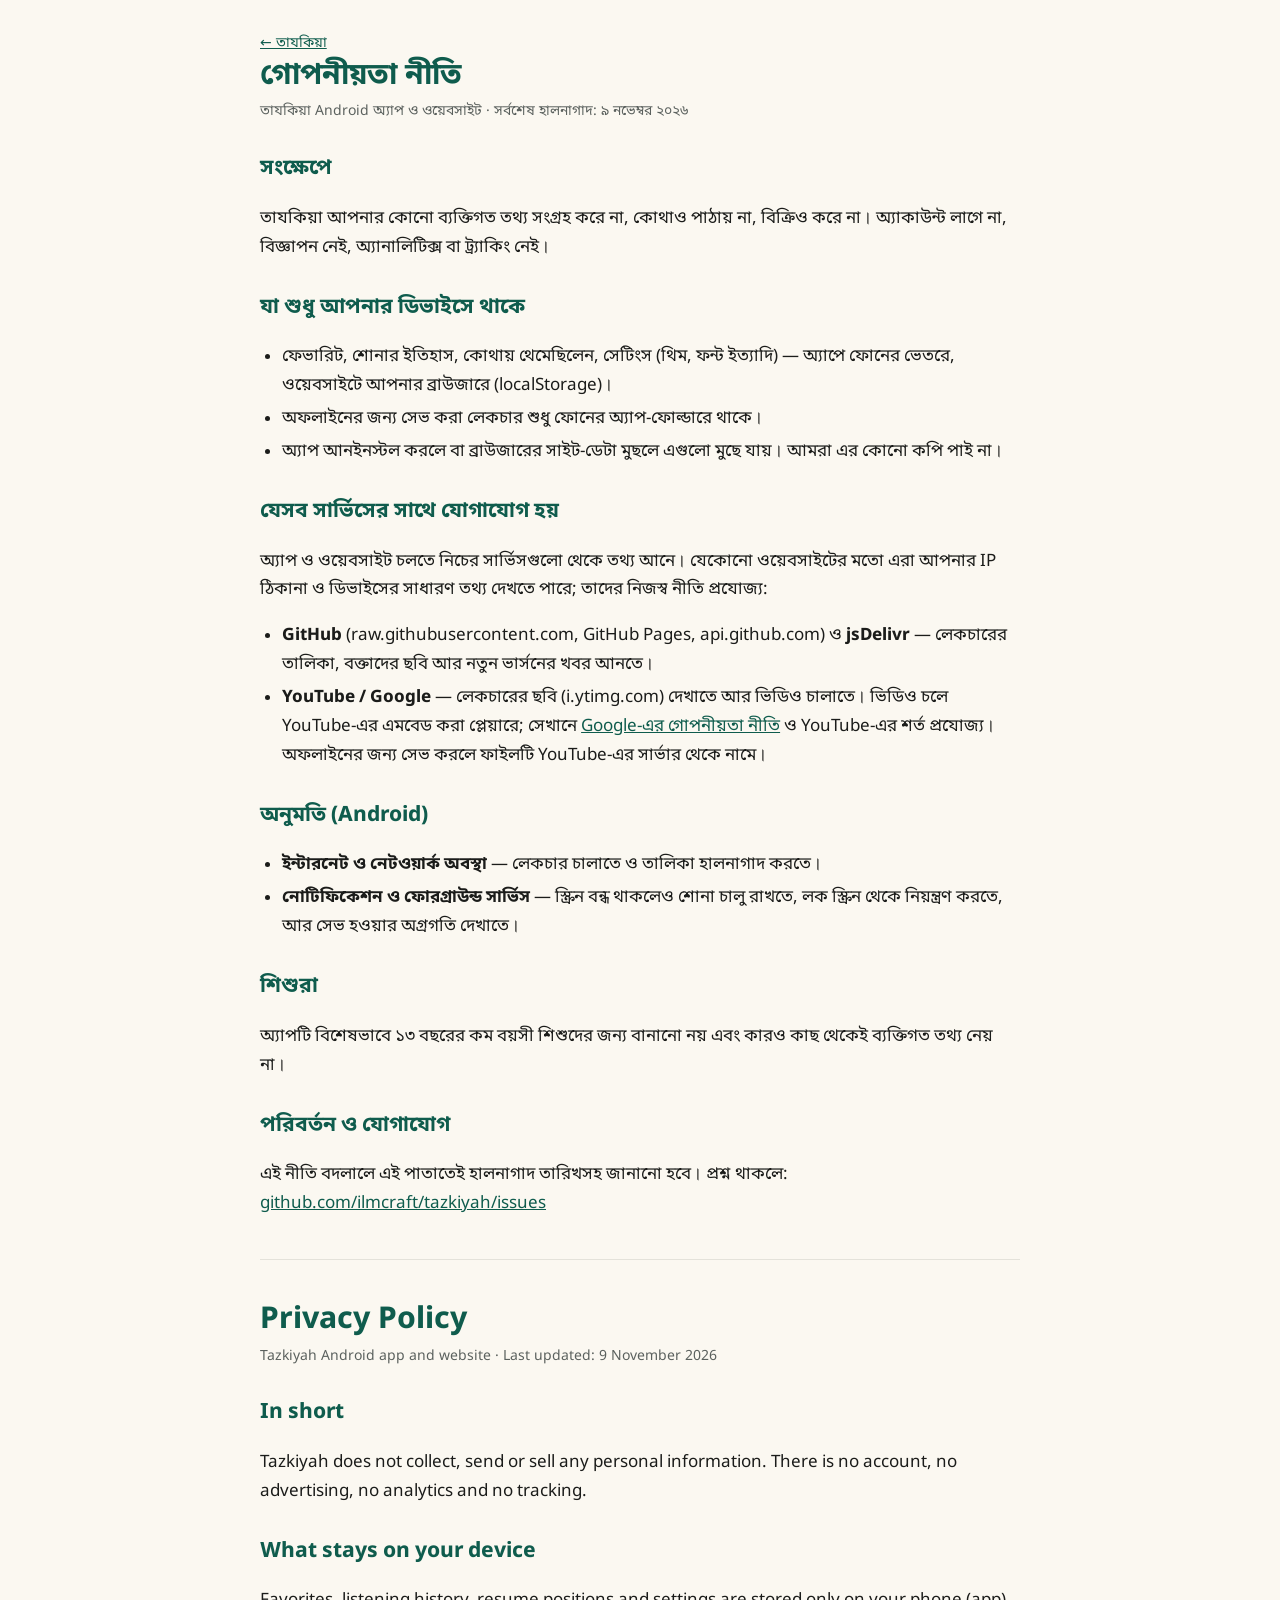
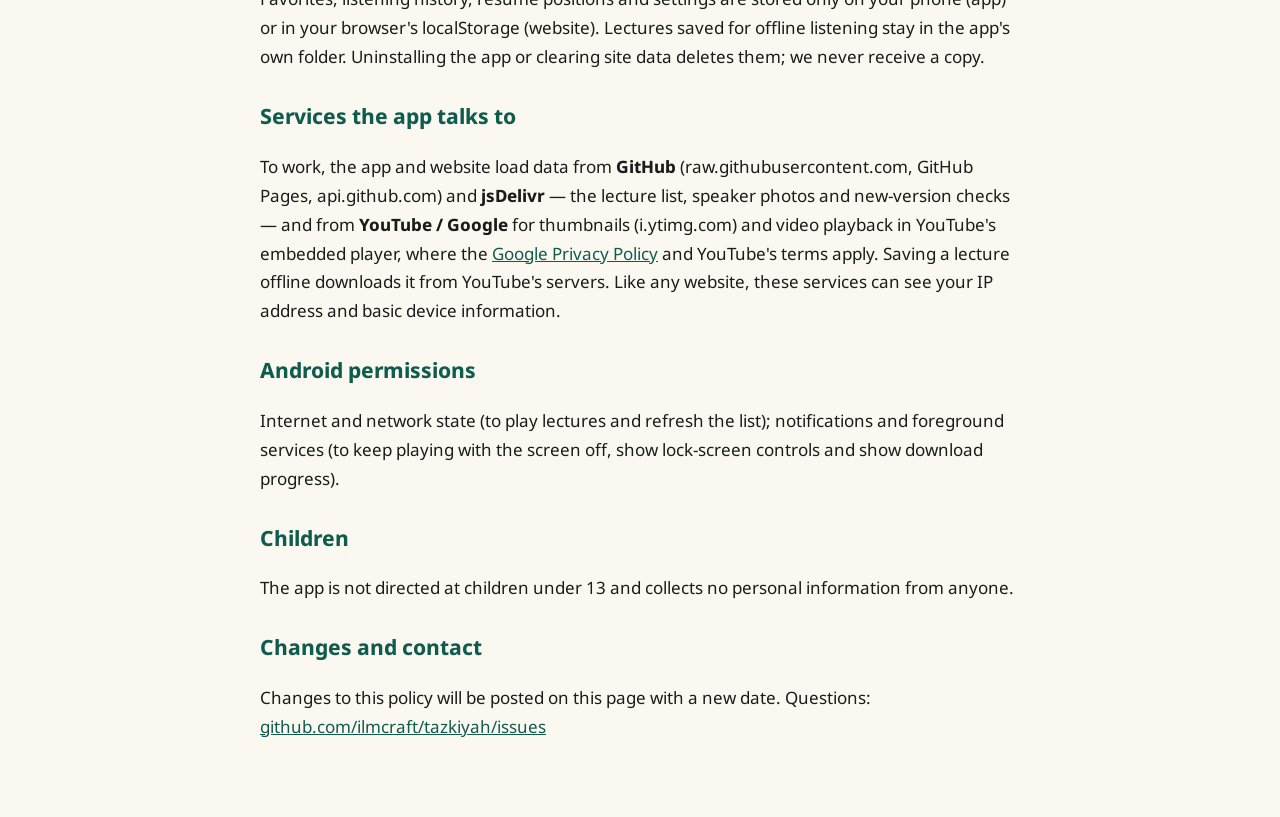
==== docs/privacy.html @ 7fcc9147 "Play Store listing, graphics and a privacy policy page - docs/privacy.html: Bengali + English privac" ====
<!doctype html>
<html lang="bn">
<head>
  <meta charset="utf-8">
  <meta name="viewport" content="width=device-width, initial-scale=1">
  <title>গোপনীয়তা নীতি — তাযকিয়া</title>
  <meta name="description" content="তাযকিয়া অ্যাপ ও ওয়েবসাইটের গোপনীয়তা নীতি (Privacy Policy)।">
  <link rel="icon" href="assets/icon.svg" type="image/svg+xml">
  <style>
    @font-face { font-family: "Noto Sans Bengali"; src: url("assets/NotoSansBengali.ttf") format("truetype"); font-weight: 100 900; font-display: swap; }
    :root { --bg: #FBF8F1; --text: #1B1C1A; --muted: #5B615E; --primary: #0F5C4D; --line: #E4E2DA; }
    @media (prefers-color-scheme: dark) { :root { --bg: #111412; --text: #E7E9E6; --muted: #A9B0AC; --primary: #7FD3BE; --line: #2C3330; } }
    body { margin: 0; background: var(--bg); color: var(--text); font: 17px/1.7 "Noto Sans Bengali", system-ui, sans-serif; }
    main { max-width: 760px; margin: 0 auto; padding: 32px 16px 56px; }
    h1 { color: var(--primary); font-size: 30px; line-height: 1.35; margin: 0 0 4px; }
    h2 { color: var(--primary); font-size: 21px; margin: 28px 0 8px; }
    .meta { color: var(--muted); font-size: 14px; margin: 0; }
    hr { border: 0; border-top: 1px solid var(--line); margin: 40px 0; }
    a { color: var(--primary); }
    ul { padding-left: 1.3em; }
    li { margin: 4px 0; }
  </style>
</head>
<body>
<main>
  <p class="meta"><a href="./">← তাযকিয়া</a></p>
  <h1>গোপনীয়তা নীতি</h1>
  <p class="meta">তাযকিয়া Android অ্যাপ ও ওয়েবসাইট · সর্বশেষ হালনাগাদ: ৯ নভেম্বর ২০২৬</p>

  <h2>সংক্ষেপে</h2>
  <p>তাযকিয়া আপনার কোনো ব্যক্তিগত তথ্য সংগ্রহ করে না, কোথাও পাঠায় না, বিক্রিও করে না। অ্যাকাউন্ট লাগে না, বিজ্ঞাপন নেই, অ্যানালিটিক্স বা ট্র্যাকিং নেই।</p>

  <h2>যা শুধু আপনার ডিভাইসে থাকে</h2>
  <ul>
    <li>ফেভারিট, শোনার ইতিহাস, কোথায় থেমেছিলেন, সেটিংস (থিম, ফন্ট ইত্যাদি) — অ্যাপে ফোনের ভেতরে, ওয়েবসাইটে আপনার ব্রাউজারে (localStorage)।</li>
    <li>অফলাইনের জন্য সেভ করা লেকচার শুধু ফোনের অ্যাপ-ফোল্ডারে থাকে।</li>
    <li>অ্যাপ আনইনস্টল করলে বা ব্রাউজারের সাইট-ডেটা মুছলে এগুলো মুছে যায়। আমরা এর কোনো কপি পাই না।</li>
  </ul>

  <h2>যেসব সার্ভিসের সাথে যোগাযোগ হয়</h2>
  <p>অ্যাপ ও ওয়েবসাইট চলতে নিচের সার্ভিসগুলো থেকে তথ্য আনে। যেকোনো ওয়েবসাইটের মতো এরা আপনার IP ঠিকানা ও ডিভাইসের সাধারণ তথ্য দেখতে পারে; তাদের নিজস্ব নীতি প্রযোজ্য:</p>
  <ul>
    <li><b>GitHub</b> (raw.githubusercontent.com, GitHub Pages, api.github.com) ও <b>jsDelivr</b> — লেকচারের তালিকা, বক্তাদের ছবি আর নতুন ভার্সনের খবর আনতে।</li>
    <li><b>YouTube / Google</b> — লেকচারের ছবি (i.ytimg.com) দেখাতে আর ভিডিও চালাতে। ভিডিও চলে YouTube-এর এমবেড করা প্লেয়ারে; সেখানে <a href="https://policies.google.com/privacy">Google-এর গোপনীয়তা নীতি</a> ও YouTube-এর শর্ত প্রযোজ্য। অফলাইনের জন্য সেভ করলে ফাইলটি YouTube-এর সার্ভার থেকে নামে।</li>
  </ul>

  <h2>অনুমতি (Android)</h2>
  <ul>
    <li><b>ইন্টারনেট ও নেটওয়ার্ক অবস্থা</b> — লেকচার চালাতে ও তালিকা হালনাগাদ করতে।</li>
    <li><b>নোটিফিকেশন ও ফোরগ্রাউন্ড সার্ভিস</b> — স্ক্রিন বন্ধ থাকলেও শোনা চালু রাখতে, লক স্ক্রিন থেকে নিয়ন্ত্রণ করতে, আর সেভ হওয়ার অগ্রগতি দেখাতে।</li>
  </ul>

  <h2>শিশুরা</h2>
  <p>অ্যাপটি বিশেষভাবে ১৩ বছরের কম বয়সী শিশুদের জন্য বানানো নয় এবং কারও কাছ থেকেই ব্যক্তিগত তথ্য নেয় না।</p>

  <h2>পরিবর্তন ও যোগাযোগ</h2>
  <p>এই নীতি বদলালে এই পাতাতেই হালনাগাদ তারিখসহ জানানো হবে। প্রশ্ন থাকলে: <a href="https://github.com/ilmcraft/tazkiyah/issues">github.com/ilmcraft/tazkiyah/issues</a></p>

  <hr>

  <h1 lang="en">Privacy Policy</h1>
  <p class="meta" lang="en">Tazkiyah Android app and website · Last updated: 9 November 2026</p>
  <div lang="en">
    <h2>In short</h2>
    <p>Tazkiyah does not collect, send or sell any personal information. There is no account, no advertising, no analytics and no tracking.</p>
    <h2>What stays on your device</h2>
    <p>Favorites, listening history, resume positions and settings are stored only on your phone (app) or in your browser's localStorage (website). Lectures saved for offline listening stay in the app's own folder. Uninstalling the app or clearing site data deletes them; we never receive a copy.</p>
    <h2>Services the app talks to</h2>
    <p>To work, the app and website load data from <b>GitHub</b> (raw.githubusercontent.com, GitHub Pages, api.github.com) and <b>jsDelivr</b> — the lecture list, speaker photos and new-version checks — and from <b>YouTube / Google</b> for thumbnails (i.ytimg.com) and video playback in YouTube's embedded player, where the <a href="https://policies.google.com/privacy">Google Privacy Policy</a> and YouTube's terms apply. Saving a lecture offline downloads it from YouTube's servers. Like any website, these services can see your IP address and basic device information.</p>
    <h2>Android permissions</h2>
    <p>Internet and network state (to play lectures and refresh the list); notifications and foreground services (to keep playing with the screen off, show lock-screen controls and show download progress).</p>
    <h2>Children</h2>
    <p>The app is not directed at children under 13 and collects no personal information from anyone.</p>
    <h2>Changes and contact</h2>
    <p>Changes to this policy will be posted on this page with a new date. Questions: <a href="https://github.com/ilmcraft/tazkiyah/issues">github.com/ilmcraft/tazkiyah/issues</a></p>
  </div>
</main>
</body>
</html>
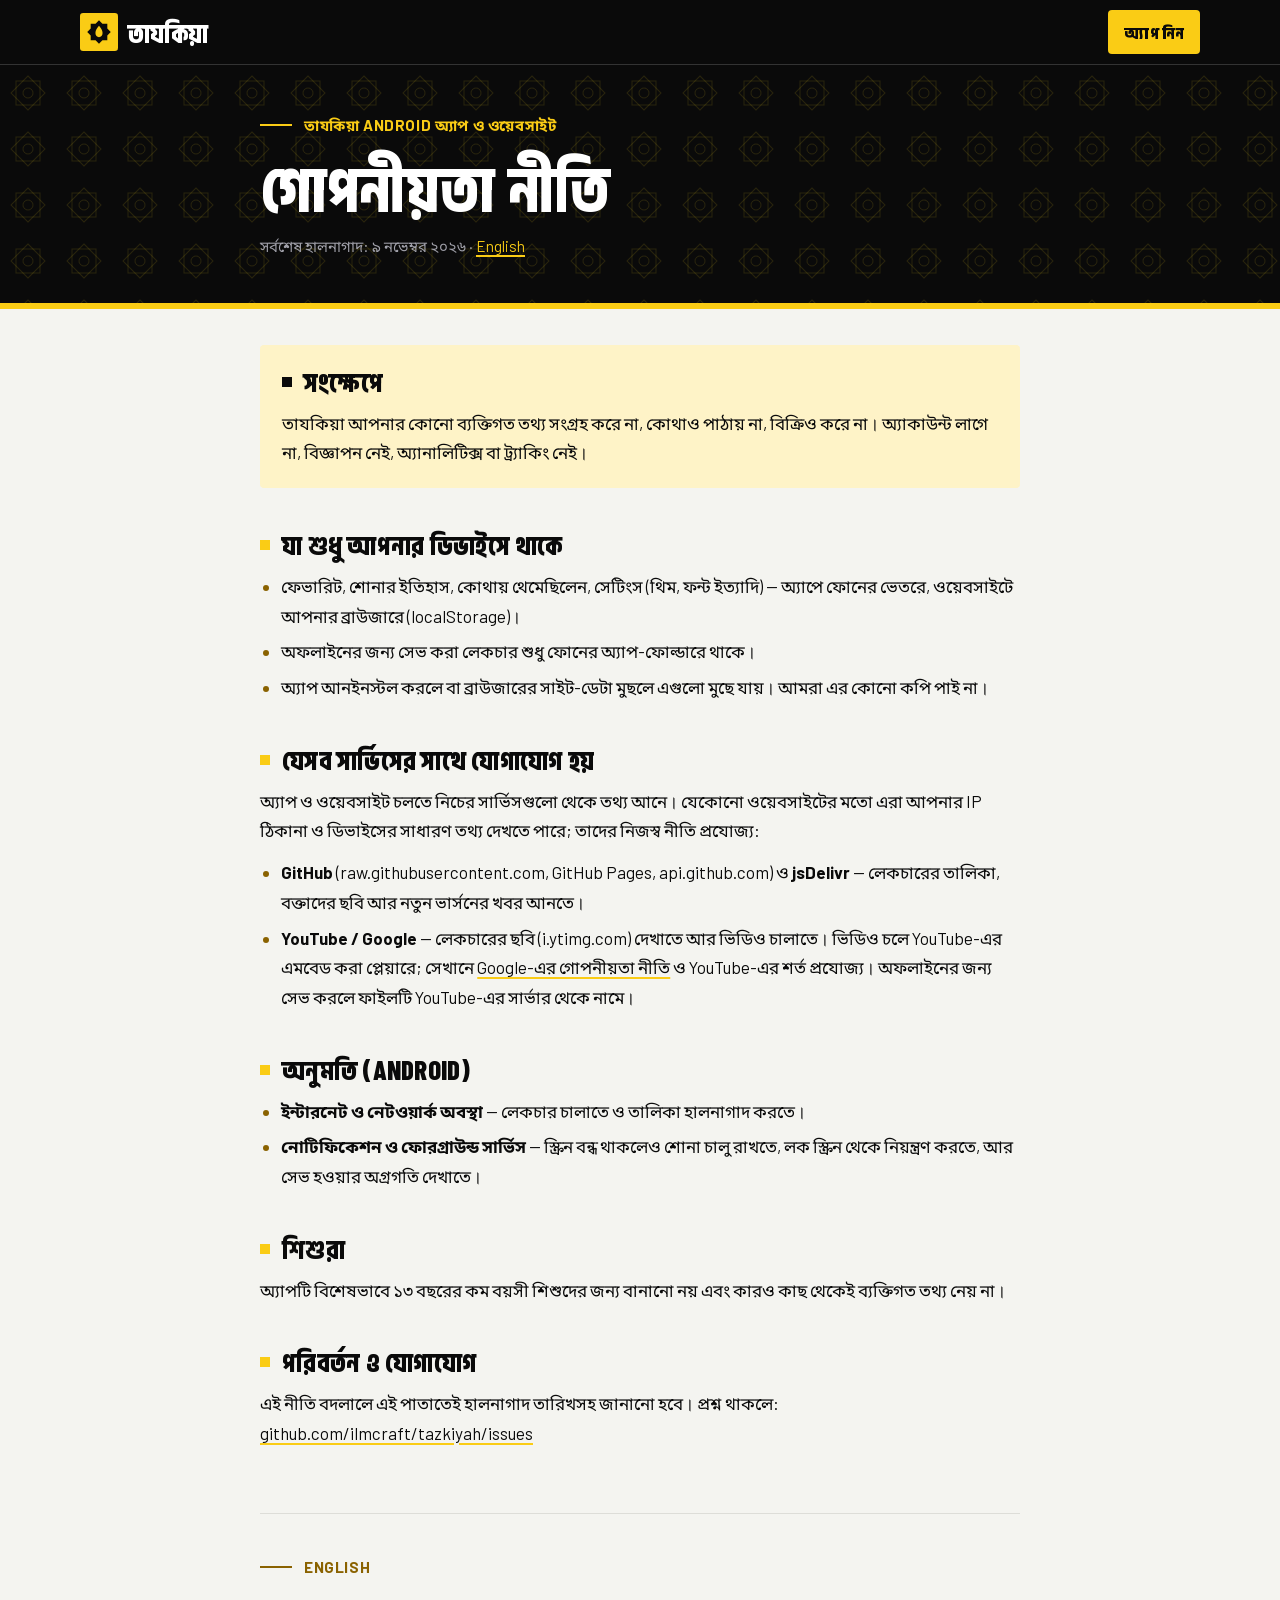
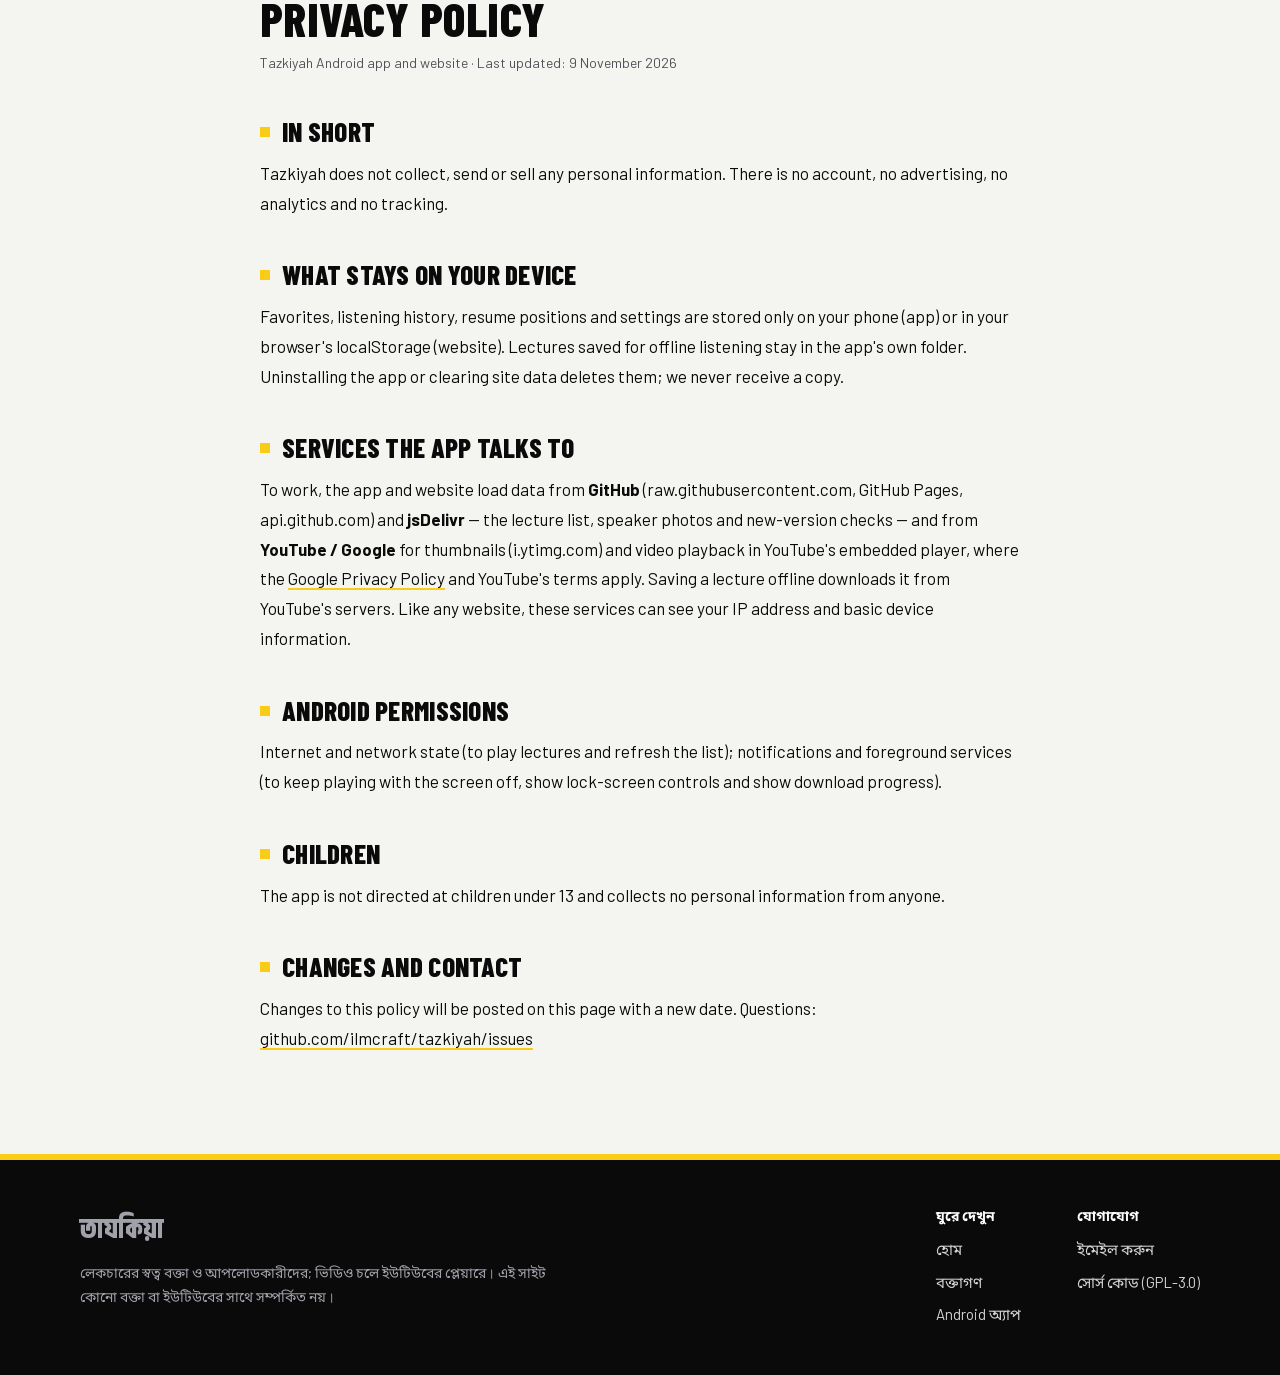
==== commit 9be48612: "Restyle the privacy page to match the website The page now loads the site's stylesheet (fonts, colou" ====
--- a/docs/privacy.html
+++ b/docs/privacy.html
@@ -2,33 +2,63 @@
 <html lang="bn">
 <head>
   <meta charset="utf-8">
-  <meta name="viewport" content="width=device-width, initial-scale=1">
+  <meta name="viewport" content="width=device-width, initial-scale=1, viewport-fit=cover">
   <title>গোপনীয়তা নীতি — তাযকিয়া</title>
   <meta name="description" content="তাযকিয়া অ্যাপ ও ওয়েবসাইটের গোপনীয়তা নীতি (Privacy Policy)।">
-  <link rel="icon" href="assets/icon.svg" type="image/svg+xml">
+  <meta name="theme-color" content="#0A0A0A">
+  <link rel="icon" href="assets/mark.svg" type="image/svg+xml">
+  <!-- Same fonts, colours, header and footer as the website; only this page's layout is below. -->
+  <link rel="stylesheet" href="assets/app.css">
+  <script>
+    // The theme the visitor picked on the website (default: follow the system).
+    try { var t = JSON.parse(localStorage.getItem("tz.theme")); if (t === "light" || t === "dark") document.documentElement.dataset.theme = t; } catch (e) {}
+  </script>
   <style>
-    @font-face { font-family: "Noto Sans Bengali"; src: url("assets/NotoSansBengali.ttf") format("truetype"); font-weight: 100 900; font-display: swap; }
-    :root { --bg: #FBF8F1; --text: #1B1C1A; --muted: #5B615E; --primary: #0F5C4D; --line: #E4E2DA; }
-    @media (prefers-color-scheme: dark) { :root { --bg: #111412; --text: #E7E9E6; --muted: #A9B0AC; --primary: #7FD3BE; --line: #2C3330; } }
-    body { margin: 0; background: var(--bg); color: var(--text); font: 17px/1.7 "Noto Sans Bengali", system-ui, sans-serif; }
-    main { max-width: 760px; margin: 0 auto; padding: 32px 16px 56px; }
-    h1 { color: var(--primary); font-size: 30px; line-height: 1.35; margin: 0 0 4px; }
-    h2 { color: var(--primary); font-size: 21px; margin: 28px 0 8px; }
-    .meta { color: var(--muted); font-size: 14px; margin: 0; }
-    hr { border: 0; border-top: 1px solid var(--line); margin: 40px 0; }
-    a { color: var(--primary); }
-    ul { padding-left: 1.3em; }
-    li { margin: 4px 0; }
+    body.doc-page { padding-bottom: 0; }
+    .doc-hero { background: var(--ink) var(--stars); border-bottom: 6px solid var(--accent); padding: 48px var(--gutter) 44px; }
+    .doc-wrap { max-width: 760px; margin: 0 auto; }
+    .doc-hero h1 { margin: 14px 0 12px; font-size: clamp(40px, 7vw, 64px); line-height: 1.1; color: #FFFFFF; }
+    .doc-hero .meta { margin: 0; color: var(--ink-muted); font-size: 15px; }
+    .doc-hero .meta a { color: var(--accent); }
+    main.doc { max-width: calc(760px + 2 * var(--gutter)); padding: 36px var(--gutter) 64px; font-size: 17px; line-height: 1.75; }
+    .doc h2 { display: flex; align-items: center; gap: 12px; margin: 40px 0 10px; font-size: 27px; line-height: 1.25; }
+    .doc h2::before { content: ""; flex: none; width: 10px; height: 10px; background: var(--accent); }
+    .doc p { margin: 0 0 12px; }
+    .doc ul { margin: 0 0 12px; padding-left: 1.25em; }
+    .doc li { margin: 6px 0; }
+    .doc li::marker { color: var(--ochre); }
+    .summary { margin: 0 0 8px; padding: 20px 22px; border-radius: var(--radius); background: var(--soft); color: var(--on-soft); }
+    .summary h2 { margin-top: 0; }
+    .summary h2::before { background: currentColor; }
+    .summary p { margin: 0; }
+    .en { margin-top: 64px; padding-top: 40px; border-top: 1px solid var(--line); }
+    .en h1 { margin: 12px 0 6px; font-size: clamp(34px, 5vw, 48px); line-height: 1.1; }
+    .en .meta { margin: 0; }
   </style>
 </head>
-<body>
-<main>
-  <p class="meta"><a href="./">← তাযকিয়া</a></p>
-  <h1>গোপনীয়তা নীতি</h1>
-  <p class="meta">তাযকিয়া Android অ্যাপ ও ওয়েবসাইট · সর্বশেষ হালনাগাদ: ৯ নভেম্বর ২০২৬</p>
+<body class="doc-page">
+<a class="skip" href="#main">মূল অংশে যান</a>
 
-  <h2>সংক্ষেপে</h2>
-  <p>তাযকিয়া আপনার কোনো ব্যক্তিগত তথ্য সংগ্রহ করে না, কোথাও পাঠায় না, বিক্রিও করে না। অ্যাকাউন্ট লাগে না, বিজ্ঞাপন নেই, অ্যানালিটিক্স বা ট্র্যাকিং নেই।</p>
+<header class="topbar">
+  <div class="topbar-in">
+    <a class="brand" href="./"><img src="assets/mark.svg" alt="" width="38" height="38"><span>তাযকিয়া</span></a>
+    <a class="pill" href="./#/app">অ্যাপ নিন</a>
+  </div>
+</header>
+
+<section class="doc-hero on-dark">
+  <div class="doc-wrap">
+    <p class="eyebrow">তাযকিয়া Android অ্যাপ ও ওয়েবসাইট</p>
+    <h1>গোপনীয়তা নীতি</h1>
+    <p class="meta">সর্বশেষ হালনাগাদ: ৯ নভেম্বর ২০২৬ · <a href="#en" lang="en">English</a></p>
+  </div>
+</section>
+
+<main id="main" class="doc" tabindex="-1">
+  <div class="summary">
+    <h2>সংক্ষেপে</h2>
+    <p>তাযকিয়া আপনার কোনো ব্যক্তিগত তথ্য সংগ্রহ করে না, কোথাও পাঠায় না, বিক্রিও করে না। অ্যাকাউন্ট লাগে না, বিজ্ঞাপন নেই, অ্যানালিটিক্স বা ট্র্যাকিং নেই।</p>
+  </div>
 
   <h2>যা শুধু আপনার ডিভাইসে থাকে</h2>
   <ul>
@@ -56,11 +86,10 @@
   <h2>পরিবর্তন ও যোগাযোগ</h2>
   <p>এই নীতি বদলালে এই পাতাতেই হালনাগাদ তারিখসহ জানানো হবে। প্রশ্ন থাকলে: <a href="https://github.com/ilmcraft/tazkiyah/issues">github.com/ilmcraft/tazkiyah/issues</a></p>
 
-  <hr>
-
-  <h1 lang="en">Privacy Policy</h1>
-  <p class="meta" lang="en">Tazkiyah Android app and website · Last updated: 9 November 2026</p>
-  <div lang="en">
+  <section class="en" id="en" lang="en">
+    <p class="eyebrow">English</p>
+    <h1>Privacy Policy</h1>
+    <p class="meta">Tazkiyah Android app and website · Last updated: 9 November 2026</p>
     <h2>In short</h2>
     <p>Tazkiyah does not collect, send or sell any personal information. There is no account, no advertising, no analytics and no tracking.</p>
     <h2>What stays on your device</h2>
@@ -73,7 +102,29 @@
     <p>The app is not directed at children under 13 and collects no personal information from anyone.</p>
     <h2>Changes and contact</h2>
     <p>Changes to this policy will be posted on this page with a new date. Questions: <a href="https://github.com/ilmcraft/tazkiyah/issues">github.com/ilmcraft/tazkiyah/issues</a></p>
+  </section>
+</main>
+
+<footer class="foot">
+  <div class="foot-in">
+    <div class="foot-about">
+      <p class="foot-brand">তাযকিয়া</p>
+      <p>লেকচারের স্বত্ব বক্তা ও আপলোডকারীদের; ভিডিও চলে ইউটিউবের প্লেয়ারে। এই সাইট কোনো বক্তা বা ইউটিউবের সাথে সম্পর্কিত নয়।</p>
+    </div>
+    <nav class="foot-nav" aria-label="ফুটার মেনু">
+      <div>
+        <p class="foot-h">ঘুরে দেখুন</p>
+        <a href="./">হোম</a>
+        <a href="./#/speakers">বক্তাগণ</a>
+        <a href="./#/app">Android অ্যাপ</a>
+      </div>
+      <div>
+        <p class="foot-h">যোগাযোগ</p>
+        <a href="https://github.com/ilmcraft/tazkiyah/issues">ইমেইল করুন</a>
+        <a href="https://github.com/ilmcraft/tazkiyah">সোর্স কোড (GPL-3.0)</a>
+      </div>
+    </nav>
   </div>
-</main>
+</footer>
 </body>
 </html>
--- a/docs/assets/app.css
+++ b/docs/assets/app.css
@@ -0,0 +1,618 @@
+/* তাযকিয়া ওয়েব — Velocity look: charcoal and signal yellow, 4px corners, condensed bold headings. */
+
+/* ---------- fonts (all self-hosted; licences in fonts/OFL.txt) ---------- */
+@font-face {
+  font-family: "Noto Sans Bengali";
+  src: url("NotoSansBengali.ttf") format("truetype");
+  font-weight: 100 900;
+  font-display: swap;
+}
+/* Anek Bangla cut to its narrowest width: the Bengali half of the condensed headings. */
+@font-face {
+  font-family: "Anek Bangla Condensed";
+  src: url("fonts/anek-bangla-condensed-700.woff2") format("woff2");
+  font-weight: 700; font-display: swap;
+  unicode-range: U+0951-0952, U+0964-0965, U+0980-09FE, U+1CD0, U+1CD2, U+1CD5-1CD6, U+1CD8, U+1CE1, U+1CEA, U+1CED, U+1CF2, U+1CF5-1CF7, U+200C-200D, U+20B9, U+25CC, U+A8F1, U+11DF0-11DF1;
+}
+@font-face {
+  font-family: "Anek Bangla Condensed";
+  src: url("fonts/anek-bangla-condensed-800.woff2") format("woff2");
+  font-weight: 800; font-display: swap;
+  unicode-range: U+0951-0952, U+0964-0965, U+0980-09FE, U+1CD0, U+1CD2, U+1CD5-1CD6, U+1CD8, U+1CE1, U+1CEA, U+1CED, U+1CF2, U+1CF5-1CF7, U+200C-200D, U+20B9, U+25CC, U+A8F1, U+11DF0-11DF1;
+}
+/* Barlow covers Latin only. ZWJ/ZWNJ (U+200C-200D) stay with the Bengali fonts so conjuncts shape correctly. */
+@font-face { font-family: "Barlow"; src: url("fonts/barlow-400.woff2") format("woff2"); font-weight: 400; font-display: swap; unicode-range: U+0000-00FF, U+0131, U+0152-0153, U+02BB-02BC, U+02C6, U+02DA, U+02DC, U+2000-200B, U+200E-206F, U+20AC, U+2122, U+2191, U+2193, U+2212, U+2215, U+FEFF, U+FFFD; }
+@font-face { font-family: "Barlow"; src: url("fonts/barlow-600.woff2") format("woff2"); font-weight: 500 600; font-display: swap; unicode-range: U+0000-00FF, U+0131, U+0152-0153, U+02BB-02BC, U+02C6, U+02DA, U+02DC, U+2000-200B, U+200E-206F, U+20AC, U+2122, U+2191, U+2193, U+2212, U+2215, U+FEFF, U+FFFD; }
+@font-face { font-family: "Barlow"; src: url("fonts/barlow-700.woff2") format("woff2"); font-weight: 700 900; font-display: swap; unicode-range: U+0000-00FF, U+0131, U+0152-0153, U+02BB-02BC, U+02C6, U+02DA, U+02DC, U+2000-200B, U+200E-206F, U+20AC, U+2122, U+2191, U+2193, U+2212, U+2215, U+FEFF, U+FFFD; }
+@font-face { font-family: "Barlow Condensed"; src: url("fonts/barlow-condensed-700.woff2") format("woff2"); font-weight: 700; font-display: swap; unicode-range: U+0000-00FF, U+0131, U+0152-0153, U+02BB-02BC, U+02C6, U+02DA, U+02DC, U+2000-200B, U+200E-206F, U+20AC, U+2122, U+2191, U+2193, U+2212, U+2215, U+FEFF, U+FFFD; }
+@font-face { font-family: "Barlow Condensed"; src: url("fonts/barlow-condensed-800.woff2") format("woff2"); font-weight: 800; font-display: swap; unicode-range: U+0000-00FF, U+0131, U+0152-0153, U+02BB-02BC, U+02C6, U+02DA, U+02DC, U+2000-200B, U+200E-206F, U+20AC, U+2122, U+2191, U+2193, U+2212, U+2215, U+FEFF, U+FFFD; }
+
+/* ---------- colours ---------- */
+:root {
+  color-scheme: light;
+  --bg: #F4F4F0; --surface: #FFFFFF; --surface-2: #EDEDE8; --text: #0A0A0A; --muted: #52525B;
+  --line: #DDDDD8; --line-2: #CFCFCA;
+  --primary: #0A0A0A; --on-primary: #FFFFFF;      /* buttons and selected states on the page */
+  --soft: #FEF3C7; --on-soft: #0A0A0A;            /* pale yellow: tags, "now playing" */
+  --ochre: #8A6200;                               /* yellow-family text that reads on light ground */
+  --fav: #B3261E; --focus: #0A0A0A;
+  --shadow: 0 10px 30px rgba(0, 0, 0, .14);
+  /* always-dark surfaces: header, hero band, player, footer */
+  --ink: #0A0A0A; --ink-2: #18181B; --ink-3: #27272A; --ink-line: #333333; --ink-text: #F4F4F0; --ink-muted: #A1A1AA; --ink-soft: #D4D4D8;
+  --accent: #FACC15; --on-accent: #0A0A0A; --accent-text: #3D3300;
+  --radius: 4px; --tabs-h: 64px; --safe-b: env(safe-area-inset-bottom, 0px);
+  --font-body: "Barlow", "Noto Sans Bengali", system-ui, -apple-system, "Segoe UI", sans-serif;
+  --font-head: "Barlow Condensed", "Anek Bangla Condensed", "Noto Sans Bengali", system-ui, sans-serif;
+  --wrap: 1200px; --gutter: clamp(16px, 4vw, 40px);
+  --stars: url("data:image/svg+xml,%3Csvg xmlns='http://www.w3.org/2000/svg' width='56' height='56'%3E%3Cg fill='none' stroke='%23FACC15' stroke-opacity='.13'%3E%3Crect x='16' y='16' width='24' height='24'/%3E%3Crect x='16' y='16' width='24' height='24' transform='rotate(45 28 28)'/%3E%3Ccircle cx='28' cy='28' r='5'/%3E%3C/g%3E%3C/svg%3E");
+  --stars-dark: url("data:image/svg+xml,%3Csvg xmlns='http://www.w3.org/2000/svg' width='56' height='56'%3E%3Cg fill='none' stroke='%230A0A0A' stroke-opacity='.09'%3E%3Crect x='16' y='16' width='24' height='24'/%3E%3Crect x='16' y='16' width='24' height='24' transform='rotate(45 28 28)'/%3E%3Ccircle cx='28' cy='28' r='5'/%3E%3C/g%3E%3C/svg%3E");
+}
+@media (prefers-color-scheme: dark) {
+  :root:not([data-theme="light"]) {
+    color-scheme: dark;
+    --bg: #0A0A0A; --surface: #18181B; --surface-2: #27272A; --text: #F4F4F0; --muted: #A1A1AA;
+    --line: #2E2E33; --line-2: #3F3F46;
+    --primary: #FACC15; --on-primary: #0A0A0A;
+    --soft: #2B2611; --on-soft: #FDE68A;
+    --ochre: #FACC15; --fav: #FF8A80; --focus: #FACC15;
+    --shadow: 0 10px 30px rgba(0, 0, 0, .5);
+    --ink: #111111; --ink-2: #1C1C1F;
+  }
+}
+:root[data-theme="dark"] {
+  color-scheme: dark;
+  --bg: #0A0A0A; --surface: #18181B; --surface-2: #27272A; --text: #F4F4F0; --muted: #A1A1AA;
+  --line: #2E2E33; --line-2: #3F3F46;
+  --primary: #FACC15; --on-primary: #0A0A0A;
+  --soft: #2B2611; --on-soft: #FDE68A;
+  --ochre: #FACC15; --fav: #FF8A80; --focus: #FACC15;
+  --shadow: 0 10px 30px rgba(0, 0, 0, .5);
+  --ink: #111111; --ink-2: #1C1C1F;
+}
+/* Anything drawn on a dark surface: text, links and focus rings flip to light and yellow. */
+.on-dark {
+  --text: var(--ink-text); --muted: var(--ink-muted); --line: var(--ink-line); --surface-2: var(--ink-3);
+  --primary: var(--accent); --on-primary: var(--on-accent); --focus: var(--accent); --ochre: var(--accent);
+  color: var(--ink-text);
+}
+
+.topbar, .foot, .player-in, .profile-card, .app-shots { --focus: var(--accent); }
+
+/* ---------- base ---------- */
+* { box-sizing: border-box; }
+html { -webkit-text-size-adjust: 100%; scroll-padding-top: 80px; }
+body {
+  margin: 0; background: var(--bg); color: var(--text); overflow-x: clip;
+  font: 16px/1.65 var(--font-body);
+  padding-bottom: calc(var(--tabs-h) + var(--safe-b));
+}
+body.has-mini { padding-bottom: calc(var(--tabs-h) + var(--safe-b) + 92px); }
+@media (min-width: 860px) {
+  body { padding-bottom: 0; }
+  body.has-mini { padding-bottom: 100px; }
+}
+a { color: var(--text); text-decoration-color: var(--accent); text-decoration-thickness: 2px; text-underline-offset: 3px; }
+img { max-width: 100%; }
+button { font: inherit; color: inherit; }
+:focus-visible { outline: 3px solid var(--focus); outline-offset: 2px; }
+[hidden] { display: none !important; }
+.ic { width: 24px; height: 24px; fill: currentColor; flex: none; display: block; }
+[data-icon] { display: contents; }
+.sr { position: absolute !important; width: 1px; height: 1px; overflow: hidden; clip: rect(0 0 0 0); white-space: nowrap; }
+.skip { position: absolute; left: -9999px; top: 8px; z-index: 100; }
+.skip:focus { left: 16px; background: var(--accent); color: var(--on-accent); padding: 8px 14px; border-radius: var(--radius); }
+h1, h2, h3, .head { font-family: var(--font-head); font-weight: 800; text-transform: uppercase; letter-spacing: .01em; }
+
+/* ---------- top bar & tabs ---------- */
+.topbar { position: sticky; top: 0; z-index: 30; background: var(--ink); border-bottom: 1px solid var(--ink-line); }
+.topbar-in { max-width: var(--wrap); margin: 0 auto; min-height: 64px; padding: 10px var(--gutter); display: flex; align-items: center; gap: 8px 16px; }
+.brand { display: flex; align-items: center; gap: 10px; margin-right: auto; color: #FFFFFF; text-decoration: none; font-family: var(--font-head); font-weight: 800; font-size: 27px; line-height: 1; }
+.brand img { width: 38px; height: 38px; }
+.icon-btn {
+  width: 44px; height: 44px; flex: none; display: inline-grid; place-items: center; padding: 0;
+  border: 1px solid var(--ink-line); border-radius: var(--radius); background: var(--ink-2); color: #FFFFFF; cursor: pointer; text-decoration: none;
+}
+.icon-btn:hover { border-color: var(--ink-muted); }
+.icon-btn .ic { width: 22px; height: 22px; }
+.search-pill {
+  flex: 0 1 320px; min-width: 44px; height: 44px; display: inline-flex; align-items: center; gap: 10px; padding: 0 14px;
+  border: 1px solid var(--ink-line); border-radius: var(--radius); background: var(--ink-2); color: var(--ink-muted); text-decoration: none; font-size: 15px;
+}
+.search-pill .ic { width: 20px; height: 20px; color: var(--ink-soft); }
+.search-pill:hover, .search-pill[aria-current="page"] { border-color: var(--accent); }
+.search-pill span:last-child { overflow: hidden; text-overflow: ellipsis; white-space: nowrap; }
+@media (max-width: 1099px) {
+  .search-pill { flex: none; width: 44px; padding: 0; justify-content: center; }
+  .search-pill span:last-child { position: absolute; width: 1px; height: 1px; overflow: hidden; clip: rect(0 0 0 0); }
+}
+.pill {
+  display: inline-flex; align-items: center; gap: 8px; min-height: 44px; padding: 0 16px;
+  border-radius: var(--radius); background: var(--accent); color: var(--on-accent); text-decoration: none;
+  font-family: var(--font-head); font-weight: 800; font-size: 17px; text-transform: uppercase; letter-spacing: .02em;
+}
+.pill .ic { width: 18px; height: 18px; }
+@media (max-width: 420px) { .pill .ic { display: none; } .pill { padding: 0 12px; } .topbar-in { gap: 8px; } .brand { font-size: 23px; } .brand img { width: 32px; height: 32px; } }
+@media (max-width: 340px) { .brand span { display: none; } }
+
+.tabs {
+  position: fixed; z-index: 40; left: 0; right: 0; bottom: 0; display: flex;
+  height: calc(var(--tabs-h) + var(--safe-b)); padding-bottom: var(--safe-b);
+  background: var(--surface); border-top: 1px solid var(--line);
+}
+.tabs a {
+  flex: 1; display: flex; flex-direction: column; align-items: center; justify-content: center; gap: 2px;
+  color: var(--muted); text-decoration: none; font-size: 13px;
+}
+.tabs a .ic { width: 22px; height: 22px; padding: 4px 18px; box-sizing: content-box; border-radius: var(--radius); }
+.tabs a[aria-current="page"] { color: var(--text); font-weight: 700; }
+.tabs a[aria-current="page"] .ic { background: var(--accent); color: var(--on-accent); }
+@media (min-width: 860px) {
+  .tabs { position: static; height: auto; padding: 0; gap: 2px; background: none; border: 0; order: 0; }
+  .tabs a {
+    flex-direction: row; gap: 6px; padding: 8px 12px; border-radius: var(--radius); color: var(--ink-soft);
+    font-family: var(--font-head); font-weight: 700; font-size: 18px; text-transform: uppercase; letter-spacing: .02em;
+  }
+  .tabs a .ic { display: none; }
+  .tabs a:hover { color: #FFFFFF; }
+  .tabs a[aria-current="page"] { background: var(--ink-3); color: var(--accent); }
+}
+
+/* ---------- layout ---------- */
+main { display: block; max-width: var(--wrap); margin: 0 auto; padding: 28px var(--gutter) 56px; }
+#view:focus, #view:focus-visible { outline: none; }
+/* Full-width bands inside the centred column. */
+.band { margin-left: calc(50% - 50vw); margin-right: calc(50% - 50vw); padding-left: calc(50vw - 50%); padding-right: calc(50vw - 50%); }
+.sec { margin-top: 48px; }
+.sec-head { display: flex; align-items: baseline; justify-content: space-between; gap: 12px; margin-bottom: 16px; }
+.sec h2, .h2 { margin: 0; font-size: 32px; line-height: 1.2; }
+.h3 { margin: 0; font-size: 21px; line-height: 1.3; }
+.more { flex: none; font-family: var(--font-head); font-weight: 700; font-size: 17px; text-transform: uppercase; text-decoration: none; color: var(--text); border-bottom: 2px solid var(--accent); }
+.page-title { margin: 4px 0 6px; font-size: clamp(34px, 4.5vw, 48px); line-height: 1.15; }
+.sub { margin: 0; color: var(--muted); }
+.meta { margin: 8px 0 0; color: var(--muted); font-size: 14px; }
+.eyebrow { display: flex; align-items: center; gap: 12px; margin: 0; color: var(--ochre); font-weight: 700; font-size: 15px; letter-spacing: .04em; text-transform: uppercase; }
+.eyebrow::before { content: ""; width: 32px; height: 2px; background: currentColor; flex: none; }
+.link { border: 0; background: none; padding: 0; color: var(--text); cursor: pointer; font-weight: 700; text-decoration: underline; text-decoration-color: var(--accent); text-decoration-thickness: 2px; }
+.loading, .empty { display: flex; flex-direction: column; align-items: center; gap: 12px; padding: 48px 16px; color: var(--muted); text-align: center; }
+.spin { width: 36px; height: 36px; border-radius: 50%; border: 4px solid var(--line); border-top-color: var(--accent); animation: spin 1s linear infinite; }
+@keyframes spin { to { transform: rotate(360deg); } }
+@media (prefers-reduced-motion: reduce) { .spin, .spinner { animation-duration: 3s; } * { scroll-behavior: auto !important; } }
+.crumbs { display: flex; flex-wrap: wrap; gap: 8px; margin: 0 0 20px; color: var(--muted); font-size: 14px; }
+.crumbs a { color: var(--muted); }
+
+/* The lecture page puts a side column next to the player. */
+.stage-side { display: none; }
+@media (min-width: 1000px) {
+  body.is-lecture .stage { max-width: var(--wrap); margin: 0 auto; padding: 28px var(--gutter) 56px; display: grid; grid-template-columns: minmax(0, 1fr) 360px; gap: 40px; align-items: start; }
+  body.is-lecture .stage main { padding: 22px 0 0; max-width: none; }
+  body.is-lecture .stage-side { display: flex; }
+}
+body.is-lecture .stage-side:not(:empty) { display: flex; flex-direction: column; gap: 28px; }
+@media (max-width: 999px) { body.is-lecture .stage-side { max-width: var(--wrap); margin: 0 auto; padding: 0 var(--gutter) 48px; } }
+
+/* ---------- buttons ---------- */
+.btn {
+  display: inline-flex; align-items: center; justify-content: center; gap: 10px; min-height: 48px; padding: 8px 22px;
+  border: 2px solid transparent; border-radius: var(--radius); background: var(--primary); color: var(--on-primary);
+  font-family: var(--font-head); font-weight: 800; font-size: 18px; letter-spacing: .02em; text-transform: uppercase;
+  text-decoration: none; cursor: pointer;
+}
+.btn .ic { width: 20px; height: 20px; }
+.btn.accent { background: var(--accent); color: var(--on-accent); }
+.btn.dark { background: #0A0A0A; color: var(--accent); }
+.btn.ghost { background: transparent; color: var(--text); border-color: currentColor; }
+.btn.big { min-height: 58px; font-size: 21px; padding: 10px 30px; }
+.btn:hover { filter: brightness(1.08); }
+.btn.ghost:hover { background: var(--surface-2); filter: none; }
+
+/* ---------- home: hero band ---------- */
+.hero {
+  margin-top: -28px; padding-top: 56px; padding-bottom: 56px; background: var(--ink); border-bottom: 6px solid var(--accent);
+  display: grid; grid-template-columns: minmax(0, 1.15fr) minmax(0, 1fr); gap: 48px; align-items: stretch;
+}
+.hero > * { min-width: 0; }
+.hero-text { display: flex; flex-direction: column; justify-content: center; gap: 22px; }
+.hero h1 { margin: 0; font-size: clamp(38px, 5.2vw, 64px); line-height: 1.12; color: #FFFFFF; }
+.hero h1 em { font-style: normal; color: var(--accent); }
+.lead { margin: 0; font-size: 18px; line-height: 1.75; color: var(--ink-soft); max-width: 34em; }
+.hero-actions { display: flex; flex-wrap: wrap; align-items: center; gap: 12px; }
+.hero-stats { list-style: none; margin: 6px 0 0; padding: 0; display: flex; flex-wrap: wrap; gap: 14px 0; }
+.hero-stats li { display: flex; flex-direction: column; padding-right: 28px; margin-right: 28px; border-right: 1px solid var(--ink-line); }
+.hero-stats li:last-child { border: 0; margin: 0; padding: 0; }
+.hero-stats b { font-family: var(--font-head); font-weight: 800; font-size: 40px; line-height: 1.1; color: var(--accent); }
+.hero-stats span { font-size: 14px; color: var(--ink-soft); }
+.updated { margin: 0; color: var(--ink-muted); font-size: 14px; }
+.hero.solo { grid-template-columns: 1fr; }
+@media (max-width: 899px) { .hero { grid-template-columns: 1fr; gap: 32px; padding-top: 40px; padding-bottom: 40px; } }
+
+.today {
+  position: relative; display: flex; flex-direction: column; gap: 20px; padding: 32px; min-height: 420px;
+  border-radius: var(--radius); background: var(--accent) var(--stars-dark); color: var(--on-accent); --focus: #0A0A0A;
+}
+.today-top { display: flex; justify-content: space-between; align-items: center; gap: 12px; color: var(--accent-text); font-size: 15px; font-weight: 600; }
+.today-badge { padding: 4px 12px; border-radius: var(--radius); background: #0A0A0A; color: var(--accent); font-family: var(--font-head); font-weight: 800; font-size: 16px; text-transform: uppercase; letter-spacing: .03em; }
+.today-title { margin: auto 0 0; font-size: clamp(32px, 3.6vw, 48px); line-height: 1.2; }
+.today-title a { color: #0A0A0A; text-decoration: none; }
+.today-title a:hover { text-decoration: underline; text-decoration-color: #0A0A0A; }
+.today-who { display: flex; align-items: center; gap: 12px; }
+.today-who .spk-photo { width: 52px; height: 52px; border: 2px solid #0A0A0A; }
+.today-who b { display: block; font-size: 16px; }
+.today-who span span { color: var(--accent-text); font-size: 14px; }
+.today-foot { display: flex; align-items: center; gap: 18px; padding-top: 20px; border-top: 1px solid rgba(10, 10, 10, .2); color: var(--accent-text); font-size: 15px; line-height: 1.6; }
+.today-play { flex: none; width: 64px; height: 64px; display: grid; place-items: center; border-radius: var(--radius); background: #0A0A0A; color: var(--accent); }
+.today-play .ic { width: 30px; height: 30px; }
+@media (max-width: 520px) { .today { padding: 24px 20px; min-height: 0; } }
+
+/* ---------- play mark, lecture rows and cards ---------- */
+.pm { flex: none; width: 48px; height: 48px; display: grid; place-items: center; border-radius: var(--radius); background: var(--soft); color: var(--on-soft); }
+.pm .ic { width: 22px; height: 22px; }
+.pm.solid { background: var(--primary); color: var(--on-primary); }
+.bar-line { display: block; height: 4px; max-width: 280px; margin-top: 6px; border-radius: 2px; background: var(--surface-2); overflow: hidden; }
+.bar-line > span { display: block; height: 100%; background: var(--primary); }
+
+.lec-list { list-style: none; margin: 0; padding: 0; display: grid; }
+@media (min-width: 960px) { .lec-list.two { grid-template-columns: 1fr 1fr; column-gap: 32px; } }
+.lec { display: flex; align-items: center; gap: 6px; border-bottom: 1px solid var(--line); }
+.lec[aria-current="true"] { background: var(--soft); }
+.lec-link { flex: 1; min-width: 0; display: flex; align-items: center; gap: 16px; padding: 14px 4px; color: inherit; text-decoration: none; }
+.lec-link:hover .lec-title { text-decoration: underline; text-decoration-color: var(--accent); text-decoration-thickness: 2px; }
+.lec-link:hover .pm { background: var(--accent); color: var(--on-accent); }
+.lec-body { min-width: 0; display: flex; flex-direction: column; gap: 3px; }
+.lec-title { display: -webkit-box; -webkit-line-clamp: 2; -webkit-box-orient: vertical; overflow: hidden; font-family: var(--font-head); font-weight: 700; font-size: 21px; line-height: 1.35; }
+.lec-meta { color: var(--muted); font-size: 14px; }
+.lec-topic { color: var(--ochre); font-weight: 600; }
+.badges { display: flex; flex-wrap: wrap; gap: 6px; margin-top: 3px; }
+.badge { padding: 0 8px; border-radius: var(--radius); background: var(--accent); color: var(--on-accent); font-size: 12px; font-weight: 700; line-height: 1.8; }
+.badge.done { background: var(--soft); color: var(--on-soft); }
+.part { color: var(--ochre); }
+.group-title { margin: 28px 0 4px; font-size: 22px; }
+.list-more { display: flex; justify-content: center; margin-top: 20px; }
+
+.fav { width: 44px; height: 44px; flex: none; display: grid; place-items: center; border: 0; border-radius: var(--radius); background: none; color: var(--muted); cursor: pointer; }
+.fav:hover { background: var(--surface-2); }
+.fav .ic { fill: none; stroke: currentColor; stroke-width: 2; }
+.fav[aria-pressed="true"] { color: var(--fav); }
+.fav[aria-pressed="true"] .ic { fill: currentColor; }
+.fav.labelled { width: auto; min-height: 48px; display: inline-flex; gap: 8px; padding: 0 18px; border: 2px solid var(--line-2); color: var(--text); font-weight: 600; }
+.fav.labelled[aria-pressed="true"] .ic { color: var(--fav); }
+
+.card-grid { list-style: none; margin: 0; padding: 0; display: grid; grid-template-columns: repeat(auto-fill, minmax(min(100%, 320px), 1fr)); gap: 16px; }
+.card-lec {
+  height: 100%; display: flex; flex-direction: column; gap: 14px; padding: 22px; min-height: 230px;
+  background: var(--surface); border: 1px solid var(--line); border-top: 4px solid var(--text); border-radius: var(--radius); color: inherit; text-decoration: none;
+}
+.card-lec:hover { border-top-color: var(--accent); box-shadow: var(--shadow); }
+.card-top { display: flex; justify-content: space-between; align-items: center; gap: 8px; font-size: 13px; color: var(--muted); }
+.tag { padding: 3px 10px; border-radius: var(--radius); background: var(--soft); color: var(--on-soft); font-weight: 600; font-size: 13px; }
+.card-len { display: inline-flex; align-items: center; gap: 6px; white-space: nowrap; }
+.card-len .ic { width: 16px; height: 16px; }
+.card-title { flex: 1; font-family: var(--font-head); font-weight: 700; font-size: 24px; line-height: 1.3; }
+.card-foot { display: flex; align-items: center; gap: 10px; padding-top: 14px; border-top: 1px solid var(--line); }
+.card-foot .spk-photo { width: 36px; height: 36px; }
+.card-foot .avatar { font-size: 16px; }
+.card-who { flex: 1; min-width: 0; display: flex; flex-direction: column; line-height: 1.35; }
+.card-who b { font-size: 14px; }
+.card-who span { color: var(--muted); font-size: 13px; }
+.card-foot .pm { width: 42px; height: 42px; background: var(--primary); color: var(--on-primary); }
+.card-foot .pm .ic { width: 18px; height: 18px; }
+
+.cont-grid { list-style: none; margin: 0; padding: 0; display: grid; grid-template-columns: repeat(auto-fill, minmax(min(100%, 320px), 1fr)); gap: 16px; }
+.cont { height: 100%; display: flex; gap: 16px; align-items: center; padding: 18px; background: var(--surface); border: 1px solid var(--line); border-radius: var(--radius); color: inherit; text-decoration: none; }
+.cont:hover { border-color: var(--text); }
+.cont-body { flex: 1; min-width: 0; display: flex; flex-direction: column; gap: 3px; }
+.kicker { color: var(--ochre); font-size: 13px; font-weight: 700; }
+.cont b { font-size: 16px; line-height: 1.45; }
+.cont .bar-line { max-width: none; }
+
+/* ---------- speakers ---------- */
+.spk-grid { display: grid; grid-template-columns: repeat(auto-fill, minmax(min(100%, 210px), 1fr)); gap: 16px; }
+.spk {
+  display: flex; flex-direction: column; align-items: center; gap: 4px; padding: 26px 16px 22px; text-align: center;
+  background: var(--surface); border: 1px solid var(--line); border-bottom: 4px solid var(--text); border-radius: var(--radius); color: inherit; text-decoration: none;
+}
+.spk:hover { border-bottom-color: var(--accent); box-shadow: var(--shadow); }
+.spk-photo { width: 104px; height: 104px; flex: none; border-radius: 50%; object-fit: cover; background: var(--surface-2); }
+.spk > .spk-photo { border: 3px solid var(--accent); }
+.avatar { display: grid; place-items: center; background: var(--accent); color: var(--on-accent); font-weight: 700; font-size: 40px; }
+.spk-text { display: flex; flex-direction: column; gap: 3px; min-width: 0; margin-top: 8px; }
+.spk-name { font-family: var(--font-head); font-weight: 800; font-size: 23px; line-height: 1.25; }
+.spk-en { color: var(--muted); font-size: 13px; }
+.spk-count { color: var(--muted); font-size: 14px; }
+.spk-bio { display: -webkit-box; -webkit-line-clamp: 3; -webkit-box-orient: vertical; overflow: hidden; margin-top: 6px; color: var(--muted); font-size: 14px; }
+.spk-topics { margin-top: 4px; color: var(--ochre); font-size: 13px; font-weight: 600; }
+@media (max-width: 600px) {
+  .spk-grid:not(.rows) { grid-template-columns: 1fr 1fr; gap: 10px; }
+  .spk-grid:not(.rows) .spk { padding: 18px 10px 16px; }
+  .spk-grid:not(.rows) .spk-photo { width: 76px; height: 76px; }
+  .spk-grid:not(.rows) .spk-name { font-size: 19px; }
+  .spk-grid:not(.rows) .spk-topics { display: none; }
+  .spk-grid.rows { grid-template-columns: 1fr; gap: 10px; }
+  .spk-grid.rows .spk { flex-direction: row; align-items: flex-start; gap: 14px; padding: 14px; text-align: left; border-bottom-width: 1px; border-left: 4px solid var(--text); }
+  .spk-grid.rows .spk-photo { width: 76px; height: 76px; }
+  .spk-grid.rows .spk-text { margin-top: 0; }
+  .spk-grid.rows .spk-bio { -webkit-line-clamp: 2; }
+}
+
+/* speaker page */
+.spk-page { display: flex; flex-wrap: wrap; gap: 40px; align-items: flex-start; }
+.spk-side { flex: 1 1 300px; max-width: 400px; display: flex; flex-direction: column; gap: 20px; }
+.spk-main { flex: 999 1 560px; min-width: 0; display: flex; flex-direction: column; gap: 18px; }
+@media (max-width: 760px) { .spk-side { max-width: none; } }
+.profile-card {
+  display: flex; flex-direction: column; align-items: center; gap: 6px; padding: 32px 24px 26px; text-align: center;
+  border-radius: var(--radius); background: var(--ink) var(--stars); border-bottom: 6px solid var(--accent);
+}
+.profile-card .spk-photo { width: 148px; height: 148px; border: 4px solid var(--accent); background: var(--ink-2); }
+.profile-card .avatar { font-size: 56px; }
+.profile-card h1 { margin: 10px 0 0; font-size: 40px; line-height: 1.15; color: #FFFFFF; }
+.profile-card .en { margin: 0; color: var(--ink-soft); font-size: 15px; }
+.profile-stats { width: 100%; display: flex; margin-top: 14px; padding-top: 16px; border-top: 1px solid var(--ink-line); }
+.profile-stats div { flex: 1; display: flex; flex-direction: column; }
+.profile-stats div + div { border-left: 1px solid var(--ink-line); }
+.profile-stats b { font-family: var(--font-head); font-weight: 800; font-size: 32px; line-height: 1.15; color: var(--accent); }
+.profile-stats span { font-size: 13px; color: var(--ink-soft); }
+.profile-latest { margin: 8px 0 0; color: var(--ink-muted); font-size: 13px; }
+.bio { margin: 0; font-size: 16px; line-height: 1.8; }
+.side-h { margin: 0 0 6px; font-family: var(--font-body); font-size: 15px; font-weight: 700; text-transform: none; letter-spacing: 0; color: var(--muted); }
+.others { display: flex; flex-direction: column; padding-top: 14px; border-top: 1px solid var(--line); }
+.other { display: flex; align-items: center; gap: 12px; padding: 8px; border-radius: var(--radius); color: inherit; text-decoration: none; }
+.other:hover { background: var(--surface-2); }
+.other .spk-photo { width: 44px; height: 44px; }
+.other .avatar { font-size: 18px; }
+.other span { flex: 1; display: flex; flex-direction: column; line-height: 1.4; }
+.other b { font-size: 15px; }
+.other small { color: var(--muted); font-size: 13px; }
+.list-head { display: flex; flex-wrap: wrap; align-items: center; justify-content: space-between; gap: 12px; padding: 12px 0; border-top: 1px solid var(--line); border-bottom: 1px solid var(--line); }
+.list-head h2 { margin: 0; font-size: 28px; line-height: 1.2; }
+
+/* ---------- chips, segmented sort ---------- */
+.chips { display: flex; gap: 8px; margin: 0 calc(-1 * var(--gutter)); padding: 2px var(--gutter) 6px; overflow-x: auto; scrollbar-width: none; }
+.chips::-webkit-scrollbar { display: none; }
+.chips.wrap { flex-wrap: wrap; overflow: visible; margin-left: 0; margin-right: 0; padding-left: 0; padding-right: 0; }
+.chip {
+  flex: none; display: inline-flex; align-items: center; gap: 6px; min-height: 44px; padding: 6px 16px;
+  border: 1px solid var(--line-2); border-radius: var(--radius); background: var(--surface); color: var(--text);
+  font-size: 15px; font-weight: 600; white-space: nowrap; text-decoration: none; cursor: pointer;
+}
+.chip:hover { border-color: var(--text); }
+.chip .n { color: var(--muted); font-weight: 400; }
+.chip[aria-pressed="true"] { background: var(--primary); border-color: var(--primary); color: var(--on-primary); }
+.chip[aria-pressed="true"] .n { color: inherit; opacity: .85; }
+.chip img { width: 28px; height: 28px; border-radius: 50%; object-fit: cover; margin-left: -8px; }
+.chip.tag-chip { background: var(--soft); border-color: transparent; color: var(--on-soft); }
+.seg { display: inline-flex; padding: 4px; border-radius: var(--radius); background: var(--surface-2); max-width: 100%; }
+.seg button { min-height: 40px; padding: 6px 16px; border: 0; border-radius: var(--radius); background: none; color: var(--muted); cursor: pointer; white-space: nowrap; font-weight: 600; font-size: 15px; }
+.seg button[aria-pressed="true"] { background: var(--surface); color: var(--text); box-shadow: 0 1px 3px rgba(0, 0, 0, .14); }
+@media (max-width: 400px) { .seg button { padding: 6px 10px; font-size: 14px; } }
+
+/* ---------- topics ---------- */
+.topic-tiles { display: grid; grid-template-columns: repeat(auto-fill, minmax(min(100%, 230px), 1fr)); gap: 12px; }
+.tile { display: flex; align-items: center; gap: 14px; min-height: 76px; padding: 14px 16px; background: var(--surface); border: 1px solid var(--line); border-radius: var(--radius); color: inherit; text-decoration: none; }
+.tile:hover { border-color: var(--text); }
+.topic-mark { width: 46px; height: 46px; flex: none; display: grid; place-items: center; border-radius: var(--radius); background: var(--accent); color: var(--on-accent); font-family: var(--font-head); font-weight: 800; font-size: 22px; }
+.tile b { display: block; font-size: 16px; line-height: 1.4; }
+.tile .n { color: var(--muted); font-size: 13px; }
+.topic-grid { display: grid; grid-template-columns: repeat(auto-fill, minmax(min(100%, 280px), 1fr)); gap: 12px; }
+.topic { padding: 14px 16px; background: var(--surface); border: 1px solid var(--line); border-left: 4px solid var(--text); border-radius: var(--radius); }
+.topic > a { display: flex; align-items: center; gap: 14px; color: inherit; text-decoration: none; }
+.topic > a:hover b { text-decoration: underline; text-decoration-color: var(--accent); text-decoration-thickness: 2px; }
+.topic b { display: block; font-size: 17px; line-height: 1.4; }
+.topic .n { color: var(--muted); font-size: 14px; }
+.topic .chips { margin: 12px 0 0; padding: 0; }
+.topic .chip { min-height: 36px; padding: 3px 10px; font-size: 14px; }
+
+/* ---------- app band (home) ---------- */
+.app-band {
+  margin-top: 56px; padding: clamp(28px, 5vw, 56px); display: flex; flex-wrap: wrap; gap: 36px; align-items: center;
+  border-radius: var(--radius); background: var(--accent) var(--stars-dark); color: var(--on-accent); --focus: #0A0A0A;
+}
+.app-band-text { flex: 1 1 420px; display: flex; flex-direction: column; gap: 16px; }
+.app-band .eyebrow { color: #0A0A0A; }
+.app-band h2 { margin: 0; font-size: clamp(32px, 4vw, 46px); line-height: 1.15; color: #0A0A0A; }
+.app-band p { margin: 0; color: var(--accent-text); }
+.app-band .lead { color: var(--accent-text); }
+.app-band .btn.ghost { color: #0A0A0A; }
+.app-band .btn.ghost:hover { background: rgba(10, 10, 10, .08); }
+.app-band .meta { color: var(--accent-text); }
+.app-band-shots { flex: 0 1 380px; display: flex; justify-content: center; gap: 18px; margin: 0 auto; }
+.app-band-shots img { width: 168px; height: auto; border-radius: var(--radius); border: 6px solid #0A0A0A; }
+.app-band-shots img:first-child { margin-top: 28px; }
+.app-band-shots img:last-child { margin-bottom: 28px; }
+@media (max-width: 520px) { .app-band-shots img { width: 130px; } }
+
+/* ---------- player ---------- */
+.player.full { max-width: var(--wrap); margin: 0 auto; padding: 28px var(--gutter) 0; }
+body.is-lecture .player.full { padding: 0; }
+@media (max-width: 999px) { body.is-lecture .player.full { padding: 20px var(--gutter) 0; } }
+.player-in { overflow: hidden; background: var(--ink); border-radius: var(--radius); }
+@media (max-width: 600px) {
+  .player.full, body.is-lecture .player.full { padding: 0; }
+  .player.full .player-in { border-radius: 0; }
+}
+.frame { position: relative; aspect-ratio: 16 / 9; overflow: hidden; background: #000; }
+.frame iframe, .frame video, .frame .yt-host { position: absolute; inset: 0; width: 100%; height: 100%; border: 0; }
+.shield { position: absolute; inset: 0; z-index: 2; cursor: pointer; }
+.edge { position: absolute; z-index: 2; display: none; }
+.edge.t { top: 0; left: 0; right: 0; height: 30%; display: none; align-items: flex-start; justify-content: center; }
+.edge.b { bottom: 0; left: 0; right: 0; height: 30%; }
+.edge.l { top: 30%; bottom: 30%; left: 0; width: 30%; }
+.edge.r { top: 30%; bottom: 30%; right: 0; width: 30%; }
+.tap-through .shield { pointer-events: none; }
+.tap-through .edge { display: block; }
+.tap-through .edge.t { display: flex; }
+.tap-hint { margin: 10px; padding: 4px 12px; border-radius: var(--radius); background: rgba(0, 0, 0, .75); color: #fff; font-size: 14px; }
+/* Cover card: hides the video whenever it is not playing. */
+.cover {
+  position: absolute; inset: 0; z-index: 3; display: flex; flex-direction: column; align-items: center; justify-content: center; gap: 12px;
+  padding: 20px; text-align: center; color: #FFFFFF; cursor: pointer; background: #0F0F10 var(--stars);
+}
+.cover[data-kind="artwork"] { cursor: default; pointer-events: none; }
+.cover-photo { width: 84px; height: 84px; flex: none; border-radius: 50%; object-fit: cover; border: 3px solid var(--accent); background: var(--ink-2); }
+.cover-body { display: flex; flex-direction: column; align-items: center; gap: 10px; max-width: 34em; }
+.cover-kicker { margin: 0; color: var(--accent); font-weight: 700; font-size: 15px; }
+.cover-title { margin: 0; font-family: var(--font-head); font-weight: 800; font-size: clamp(24px, 3vw, 36px); line-height: 1.2; text-transform: uppercase; }
+.big-play {
+  min-width: 64px; height: 60px; margin-top: 6px; display: inline-flex; align-items: center; justify-content: center; gap: 10px; padding: 0 22px;
+  border: 0; border-radius: var(--radius); background: var(--accent); color: var(--on-accent); cursor: pointer;
+  font-family: var(--font-head); font-weight: 800; font-size: 19px; text-transform: uppercase; letter-spacing: .02em;
+}
+.big-play .ic { width: 30px; height: 30px; }
+.big-play:focus-visible { outline-color: #FFFFFF; }
+.cover-msg { max-width: 32em; margin: 0; color: var(--ink-soft); font-size: 15px; }
+.cover-next { max-width: 90%; padding: 6px 14px; border-radius: var(--radius); background: var(--ink-3); color: #fff; font-size: 14px; text-decoration: none; overflow: hidden; text-overflow: ellipsis; white-space: nowrap; }
+.cover-next:hover { color: var(--accent); }
+@media (max-width: 700px) {
+  .cover { gap: 8px; padding: 12px; }
+  .cover-photo { width: 56px; height: 56px; }
+  .cover-kicker, .cover-title { display: none; }
+  .big-play { height: 52px; font-size: 17px; }
+}
+.spinner { position: absolute; z-index: 4; left: 50%; top: 50%; width: 52px; height: 52px; margin: -26px; border-radius: 50%; border: 4px solid rgba(255, 255, 255, .3); border-top-color: var(--accent); animation: spin 1s linear infinite; pointer-events: none; }
+
+.controls { padding: 6px 14px 10px; }
+.seek { display: block; width: 100%; height: 28px; margin: 0; accent-color: var(--accent); cursor: pointer; }
+.ctrl-row { display: flex; align-items: center; gap: 4px; }
+.ctrl {
+  min-width: 44px; height: 44px; display: inline-flex; align-items: center; justify-content: center; gap: 1px; padding: 0 8px;
+  border: 0; border-radius: var(--radius); background: none; color: var(--ink-text); cursor: pointer;
+}
+.ctrl:hover { background: var(--ink-3); }
+.ctrl small { font-size: 12px; font-weight: 600; }
+.ctrl.main { width: 50px; height: 50px; background: var(--accent); color: var(--on-accent); }
+.ctrl.speed { min-width: 52px; height: 36px; border: 1px solid var(--ink-line); font-weight: 700; font-size: 15px; }
+.vol-box { display: inline-flex; align-items: center; }
+.vol { width: 96px; height: 28px; margin: 0 6px 0 0; accent-color: var(--accent); cursor: pointer; }
+/* Phones change the volume with their side buttons (iPhones only allow that); just the mute button there. */
+@media (max-width: 600px) { .vol { display: none; } }
+.time { margin-left: 6px; color: var(--ink-muted); font-size: 14px; white-space: nowrap; }
+.grow { flex: 1; }
+@media (max-width: 480px) {
+  .ctrl-row { gap: 0; }
+  .ctrl { min-width: 40px; padding: 0 6px; }
+  .time { margin-left: 2px; font-size: 13px; }
+}
+@media (max-width: 380px) { .time { display: none; } }
+.mini-info { display: none; }
+
+.player-in:fullscreen { display: flex; flex-direction: column; justify-content: center; background: #000; border-radius: 0; }
+.player-in:fullscreen .frame { flex: 1; aspect-ratio: auto; }
+.player-in:-webkit-full-screen { width: 100%; height: 100%; display: flex; flex-direction: column; background: #000; }
+.player-in:-webkit-full-screen .frame { flex: 1; aspect-ratio: auto; }
+
+.player.mini { position: fixed; z-index: 35; left: 8px; right: 8px; bottom: calc(var(--tabs-h) + var(--safe-b) + 8px); }
+@media (min-width: 860px) { .player.mini { left: auto; right: 16px; bottom: 16px; width: 440px; } }
+.player.mini .player-in { position: relative; display: flex; align-items: center; background: var(--ink-2); border: 1px solid var(--ink-line); box-shadow: var(--shadow); }
+.player.mini .frame { width: 128px; flex: none; }
+.player.mini .controls, .player.mini .cover-body, .player.mini .edge { display: none !important; }
+.player.mini .cover { padding: 0; }
+.player.mini .cover-photo { width: 46px; height: 46px; border-width: 2px; }
+.player.mini .spinner { width: 28px; height: 28px; margin: -14px; border-width: 3px; }
+.player.mini .mini-info { display: flex; align-items: center; flex: 1; min-width: 0; gap: 2px; padding: 0 4px 0 12px; }
+.mini-text { flex: 1; min-width: 0; color: var(--ink-text); text-decoration: none; }
+.mini-text b { display: block; overflow: hidden; text-overflow: ellipsis; white-space: nowrap; font-size: 15px; }
+.mini-text span { display: block; overflow: hidden; text-overflow: ellipsis; white-space: nowrap; color: var(--ink-muted); font-size: 13px; }
+.player.mini #mini-toggle { background: var(--accent); color: var(--on-accent); }
+.mini-bar { position: absolute; left: 0; right: 0; bottom: 0; height: 3px; background: var(--ink-line); }
+.mini-bar > span { display: block; height: 100%; width: 0; background: var(--accent); }
+
+/* ---------- lecture page ---------- */
+.lecture { display: flex; flex-direction: column; gap: 18px; }
+.lecture .kicker { font-size: 15px; }
+.lecture-title { margin: -8px 0 0; font-size: clamp(32px, 3.8vw, 44px); line-height: 1.2; }
+.lecture-title .part { color: var(--ochre); }
+.lecture-by { display: flex; flex-wrap: wrap; align-items: center; gap: 12px 20px; }
+.lecture-by .meta { margin: 0; font-size: 15px; }
+.speaker-chip { display: inline-flex; align-items: center; gap: 10px; padding: 4px 16px 4px 4px; border: 1px solid var(--line-2); border-radius: var(--radius); background: var(--surface); color: inherit; font-weight: 600; text-decoration: none; }
+.speaker-chip:hover { border-color: var(--text); }
+.speaker-chip .spk-photo { width: 38px; height: 38px; }
+.speaker-chip .avatar { font-size: 17px; }
+.actions-row { display: flex; flex-wrap: wrap; gap: 10px; }
+.actions-row .btn { min-height: 48px; padding: 6px 18px; font-size: 17px; }
+.about-box { display: flex; flex-direction: column; gap: 10px; padding: 20px 22px; background: var(--surface); border: 1px solid var(--line); border-radius: var(--radius); }
+.about-box h2 { margin: 0; font-size: 20px; }
+.desc { margin: 0; white-space: pre-line; line-height: 1.8; }
+.tags { margin: 0; color: var(--muted); font-size: 14px; }
+.nudge { display: flex; flex-wrap: wrap; align-items: center; gap: 14px 20px; padding: 18px 22px; border-radius: var(--radius); background: var(--soft); color: var(--on-soft); }
+.nudge > .ic { width: 28px; height: 28px; color: var(--ochre); }
+.nudge p { flex: 1 1 260px; margin: 0; font-size: 15px; line-height: 1.7; }
+.side-box { background: var(--surface); border: 1px solid var(--line); border-top: 4px solid var(--text); border-radius: var(--radius); padding: 18px 18px 10px; }
+.side-box .sec-head { margin-bottom: 8px; }
+.side-box h2 { margin: 0; font-size: 24px; line-height: 1.2; }
+.side-box .lec-list .lec:last-child { border-bottom: 0; }
+.side-box .lec-title { font-size: 18px; }
+.side-box .lec-link { gap: 12px; padding: 12px 0; }
+.side-box .pm { width: 40px; height: 40px; }
+.part-no { flex: none; width: 40px; height: 40px; display: grid; place-items: center; border-radius: var(--radius); background: var(--surface-2); color: var(--muted); font-family: var(--font-head); font-weight: 800; font-size: 20px; }
+.lec[aria-current="true"] .part-no { background: var(--primary); color: var(--on-primary); }
+.lec[aria-current="true"] .lec-link { padding-left: 8px; }
+
+/* ---------- search ---------- */
+.search-box { position: relative; margin-top: 4px; }
+.search-box .ic { position: absolute; left: 16px; top: 50%; transform: translateY(-50%); color: var(--muted); pointer-events: none; }
+.search-box input {
+  width: 100%; min-height: 56px; padding: 12px 18px 12px 52px; border: 2px solid var(--line-2); border-radius: var(--radius);
+  background: var(--surface); color: var(--text); font: inherit; font-size: 18px;
+}
+.search-box input:focus { outline: none; border-color: var(--text); box-shadow: 0 0 0 3px var(--accent); }
+.result-count { margin: 16px 0 6px; color: var(--muted); font-size: 14px; }
+
+/* ---------- app (download) page ---------- */
+.app-hero { display: flex; flex-wrap: wrap; gap: 48px; align-items: center; }
+.app-hero-text { flex: 1 1 440px; display: flex; flex-direction: column; gap: 20px; }
+.app-hero-text h1 { margin: 0; font-size: clamp(40px, 5.2vw, 64px); line-height: 1.1; }
+.app-hero-text .lead { color: var(--muted); }
+.trust { list-style: none; margin: 4px 0 0; padding: 18px 0 0; border-top: 1px solid var(--line); display: flex; flex-wrap: wrap; gap: 12px 28px; font-size: 14px; }
+.trust li { display: flex; align-items: center; gap: 8px; }
+.trust .ic { width: 20px; height: 20px; color: var(--ochre); }
+.app-shots {
+  flex: 1 1 420px; min-height: 520px; display: flex; justify-content: center; align-items: center; gap: 16px; padding: 40px 24px;
+  border-radius: var(--radius); background: var(--ink) var(--stars); border-bottom: 6px solid var(--accent);
+}
+.app-shots img { width: 150px; height: auto; border-radius: var(--radius); border: 6px solid #000; }
+.app-shots img:nth-child(2) { width: 180px; margin-bottom: 60px; }
+@media (max-width: 520px) { .app-shots { min-height: 0; gap: 10px; padding: 28px 12px; } .app-shots img { width: 96px; } .app-shots img:nth-child(2) { width: 118px; margin-bottom: 30px; } }
+.cards { display: grid; grid-template-columns: repeat(auto-fill, minmax(min(100%, 300px), 1fr)); gap: 16px; }
+.card { display: flex; flex-direction: column; gap: 8px; padding: 24px; background: var(--surface); border: 1px solid var(--line); border-top: 4px solid var(--text); border-radius: var(--radius); }
+.card .icon-tile { width: 48px; height: 48px; display: grid; place-items: center; border-radius: var(--radius); background: var(--accent); color: var(--on-accent); }
+.card h3 { margin: 6px 0 0; font-size: 22px; line-height: 1.2; }
+.card p { margin: 0; color: var(--muted); font-size: 15px; line-height: 1.7; }
+.table-box { overflow-x: auto; background: var(--surface); border: 1px solid var(--line); border-radius: var(--radius); }
+.compare { width: 100%; min-width: 480px; border-collapse: collapse; }
+.compare th, .compare td { padding: 14px 20px; border-top: 1px solid var(--line); }
+.compare thead th { border-top: 0; background: var(--ink); color: var(--ink-text); font-family: var(--font-head); font-weight: 800; font-size: 18px; text-transform: uppercase; letter-spacing: .02em; }
+.compare thead th:last-child { color: var(--accent); }
+.compare th[scope="row"] { text-align: left; font-weight: 500; }
+.compare td { width: 130px; text-align: center; }
+.compare .ic { display: inline-block; vertical-align: middle; color: var(--text); }
+.compare .no { color: var(--muted); font-size: 14px; }
+.steps { list-style: none; margin: 0; padding: 0; display: grid; grid-template-columns: repeat(auto-fill, minmax(min(100%, 300px), 1fr)); gap: 16px; counter-reset: step; }
+.steps li { display: flex; flex-direction: column; gap: 12px; padding: 24px; background: var(--surface); border: 1px solid var(--line); border-radius: var(--radius); counter-increment: step; line-height: 1.75; }
+.steps li::before { content: counter(step, bengali); width: 48px; height: 48px; display: grid; place-items: center; border-radius: var(--radius); background: var(--primary); color: var(--on-primary); font-family: var(--font-head); font-weight: 800; font-size: 26px; }
+.note { display: flex; gap: 14px; align-items: flex-start; margin: 16px 0 0; padding: 18px 22px; border-radius: var(--radius); background: var(--soft); color: var(--on-soft); font-size: 15px; line-height: 1.7; }
+.note .ic { width: 24px; height: 24px; color: var(--ochre); margin-top: 2px; }
+.faq { display: flex; flex-direction: column; gap: 10px; max-width: 860px; }
+details { padding: 16px 22px; background: var(--surface); border: 1px solid var(--line); border-radius: var(--radius); }
+details[open] { border-left: 4px solid var(--accent); }
+summary { cursor: pointer; font-weight: 700; font-size: 17px; }
+details p { margin: 12px 0 0; line-height: 1.8; }
+code { font-size: 13px; word-break: break-all; padding: 1px 6px; border-radius: var(--radius); background: var(--surface-2); }
+.center { text-align: center; }
+
+/* ---------- footer, toast ---------- */
+.foot { margin-top: 24px; background: var(--ink); border-top: 6px solid var(--accent); }
+.foot-in { max-width: var(--wrap); margin: 0 auto; padding: 44px var(--gutter) 48px; display: flex; flex-wrap: wrap; gap: 32px 56px; justify-content: space-between; font-size: 14px; }
+.foot-about { flex: 1 1 340px; max-width: 480px; display: flex; flex-direction: column; gap: 10px; }
+.foot-brand { margin: 0; font-family: var(--font-head); font-weight: 800; font-size: 28px; color: var(--accent); }
+.foot-about p { margin: 0; line-height: 1.7; color: var(--ink-muted); }
+.foot-nav { display: flex; flex-wrap: wrap; gap: 28px 56px; font-size: 15px; }
+.foot-nav div { display: flex; flex-direction: column; gap: 8px; }
+.foot-h { margin: 0 0 2px; font-weight: 700; font-size: 14px; color: #FFFFFF; }
+.foot a { color: var(--ink-soft); text-decoration: none; }
+.foot a:hover { color: var(--accent); text-decoration: underline; }
+.toast {
+  position: fixed; z-index: 60; left: 50%; bottom: calc(var(--tabs-h) + var(--safe-b) + 16px); max-width: calc(100% - 32px);
+  padding: 10px 18px; border-radius: var(--radius); background: #0A0A0A; color: #fff; border-left: 4px solid var(--accent); font-size: 15px;
+  opacity: 0; pointer-events: none; transform: translate(-50%, 16px); transition: opacity .2s, transform .2s;
+}
+.toast.show { opacity: 1; transform: translate(-50%, 0); }
+@media (min-width: 860px) { .toast { bottom: 24px; } }
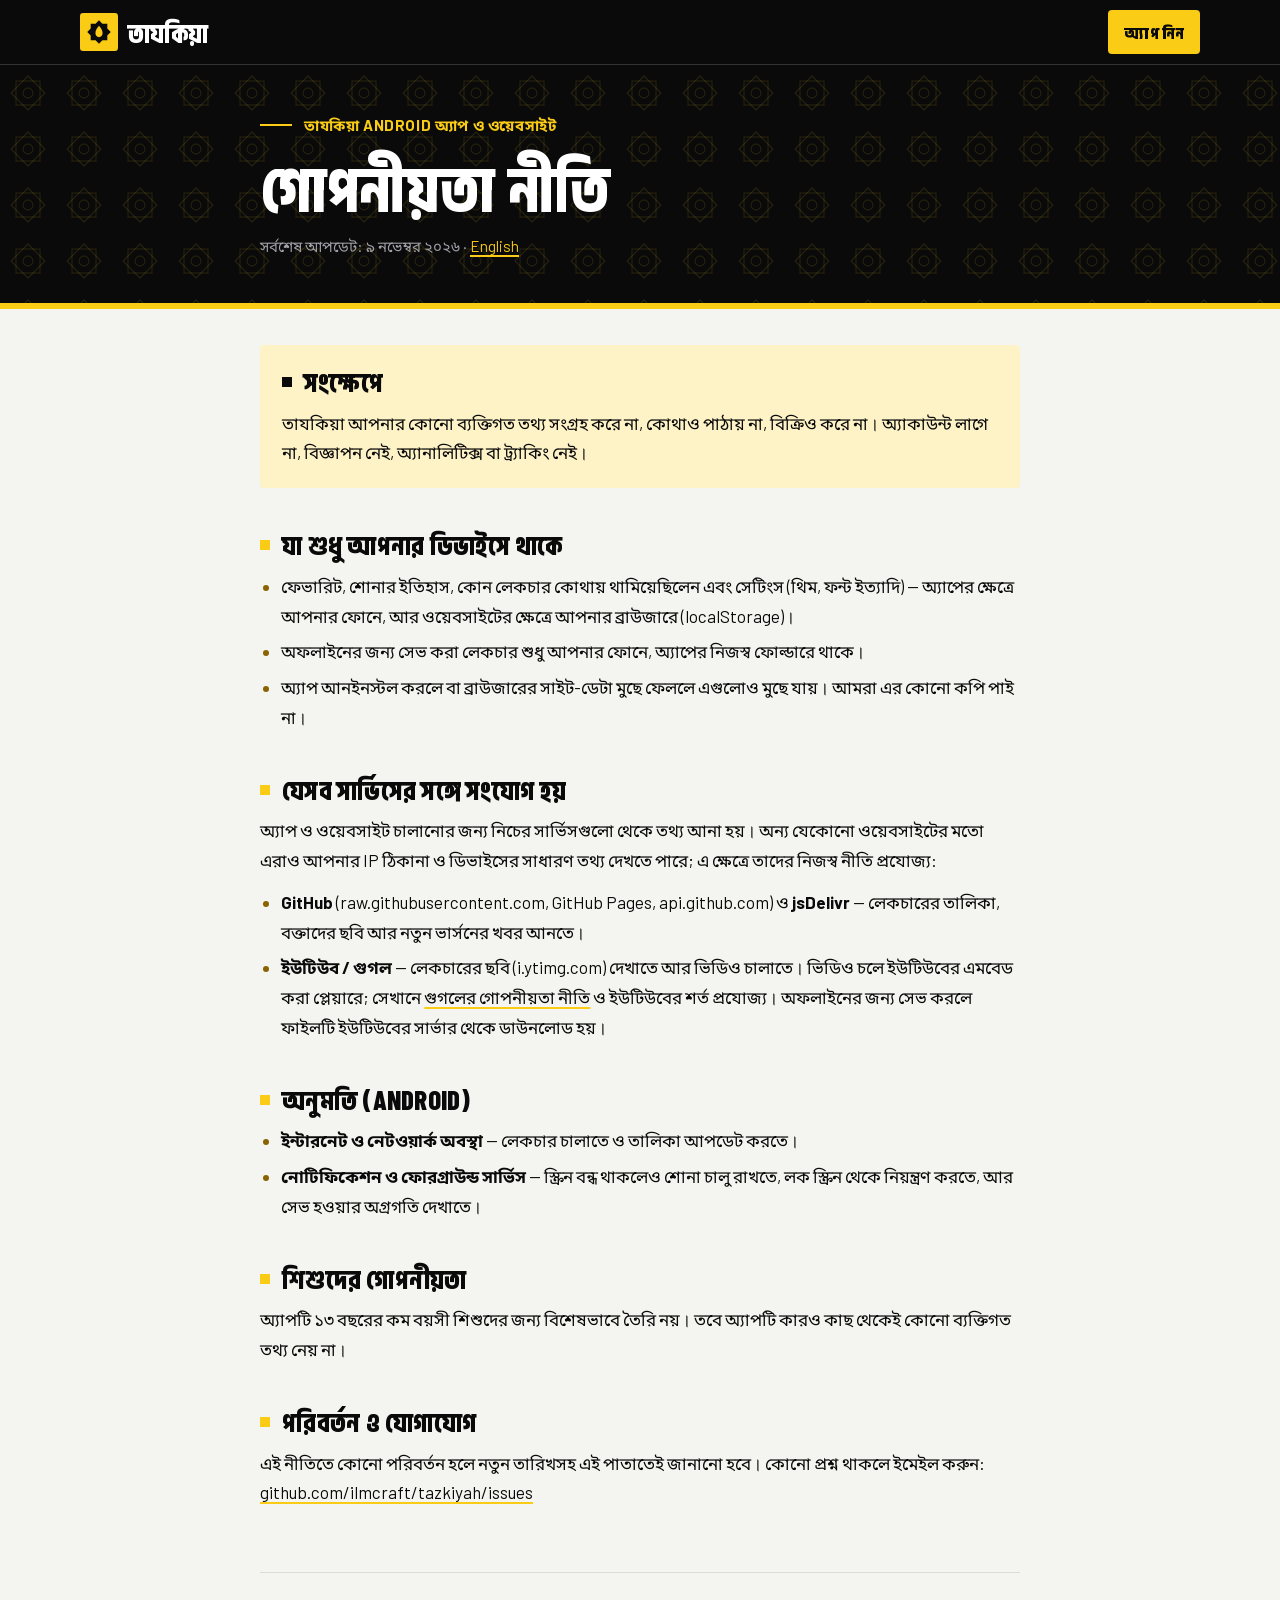
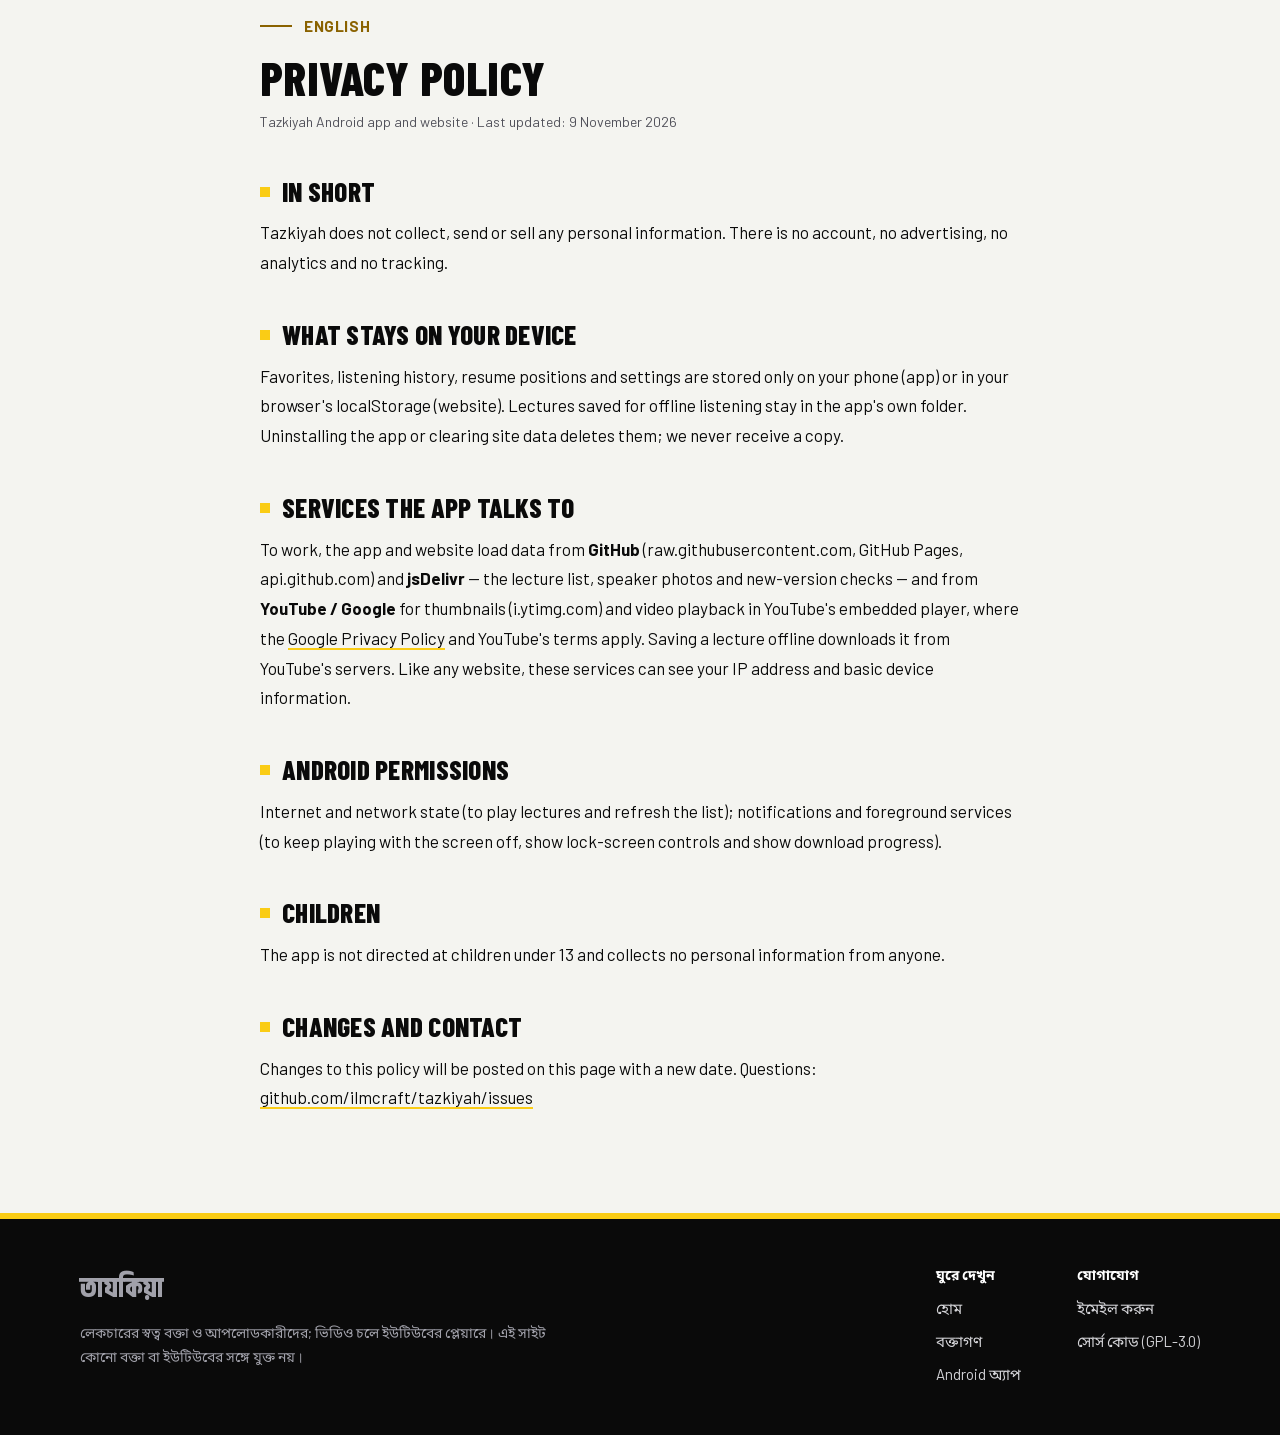
==== commit 58960ee5: "Edit the Bangla text in the app and on the website One word for each idea across the app, website, P" ====
--- a/docs/privacy.html
+++ b/docs/privacy.html
@@ -50,7 +50,7 @@
   <div class="doc-wrap">
     <p class="eyebrow">তাযকিয়া Android অ্যাপ ও ওয়েবসাইট</p>
     <h1>গোপনীয়তা নীতি</h1>
-    <p class="meta">সর্বশেষ হালনাগাদ: ৯ নভেম্বর ২০২৬ · <a href="#en" lang="en">English</a></p>
+    <p class="meta">সর্বশেষ আপডেট: ৯ নভেম্বর ২০২৬ · <a href="#en" lang="en">English</a></p>
   </div>
 </section>
 
@@ -62,29 +62,29 @@
 
   <h2>যা শুধু আপনার ডিভাইসে থাকে</h2>
   <ul>
-    <li>ফেভারিট, শোনার ইতিহাস, কোথায় থেমেছিলেন, সেটিংস (থিম, ফন্ট ইত্যাদি) — অ্যাপে ফোনের ভেতরে, ওয়েবসাইটে আপনার ব্রাউজারে (localStorage)।</li>
-    <li>অফলাইনের জন্য সেভ করা লেকচার শুধু ফোনের অ্যাপ-ফোল্ডারে থাকে।</li>
-    <li>অ্যাপ আনইনস্টল করলে বা ব্রাউজারের সাইট-ডেটা মুছলে এগুলো মুছে যায়। আমরা এর কোনো কপি পাই না।</li>
+    <li>ফেভারিট, শোনার ইতিহাস, কোন লেকচার কোথায় থামিয়েছিলেন এবং সেটিংস (থিম, ফন্ট ইত্যাদি) — অ্যাপের ক্ষেত্রে আপনার ফোনে, আর ওয়েবসাইটের ক্ষেত্রে আপনার ব্রাউজারে (localStorage)।</li>
+    <li>অফলাইনের জন্য সেভ করা লেকচার শুধু আপনার ফোনে, অ্যাপের নিজস্ব ফোল্ডারে থাকে।</li>
+    <li>অ্যাপ আনইনস্টল করলে বা ব্রাউজারের সাইট-ডেটা মুছে ফেললে এগুলোও মুছে যায়। আমরা এর কোনো কপি পাই না।</li>
   </ul>
 
-  <h2>যেসব সার্ভিসের সাথে যোগাযোগ হয়</h2>
-  <p>অ্যাপ ও ওয়েবসাইট চলতে নিচের সার্ভিসগুলো থেকে তথ্য আনে। যেকোনো ওয়েবসাইটের মতো এরা আপনার IP ঠিকানা ও ডিভাইসের সাধারণ তথ্য দেখতে পারে; তাদের নিজস্ব নীতি প্রযোজ্য:</p>
+  <h2>যেসব সার্ভিসের সঙ্গে সংযোগ হয়</h2>
+  <p>অ্যাপ ও ওয়েবসাইট চালানোর জন্য নিচের সার্ভিসগুলো থেকে তথ্য আনা হয়। অন্য যেকোনো ওয়েবসাইটের মতো এরাও আপনার IP ঠিকানা ও ডিভাইসের সাধারণ তথ্য দেখতে পারে; এ ক্ষেত্রে তাদের নিজস্ব নীতি প্রযোজ্য:</p>
   <ul>
     <li><b>GitHub</b> (raw.githubusercontent.com, GitHub Pages, api.github.com) ও <b>jsDelivr</b> — লেকচারের তালিকা, বক্তাদের ছবি আর নতুন ভার্সনের খবর আনতে।</li>
-    <li><b>YouTube / Google</b> — লেকচারের ছবি (i.ytimg.com) দেখাতে আর ভিডিও চালাতে। ভিডিও চলে YouTube-এর এমবেড করা প্লেয়ারে; সেখানে <a href="https://policies.google.com/privacy">Google-এর গোপনীয়তা নীতি</a> ও YouTube-এর শর্ত প্রযোজ্য। অফলাইনের জন্য সেভ করলে ফাইলটি YouTube-এর সার্ভার থেকে নামে।</li>
+    <li><b>ইউটিউব / গুগল</b> — লেকচারের ছবি (i.ytimg.com) দেখাতে আর ভিডিও চালাতে। ভিডিও চলে ইউটিউবের এমবেড করা প্লেয়ারে; সেখানে <a href="https://policies.google.com/privacy">গুগলের গোপনীয়তা নীতি</a> ও ইউটিউবের শর্ত প্রযোজ্য। অফলাইনের জন্য সেভ করলে ফাইলটি ইউটিউবের সার্ভার থেকে ডাউনলোড হয়।</li>
   </ul>
 
   <h2>অনুমতি (Android)</h2>
   <ul>
-    <li><b>ইন্টারনেট ও নেটওয়ার্ক অবস্থা</b> — লেকচার চালাতে ও তালিকা হালনাগাদ করতে।</li>
+    <li><b>ইন্টারনেট ও নেটওয়ার্ক অবস্থা</b> — লেকচার চালাতে ও তালিকা আপডেট করতে।</li>
     <li><b>নোটিফিকেশন ও ফোরগ্রাউন্ড সার্ভিস</b> — স্ক্রিন বন্ধ থাকলেও শোনা চালু রাখতে, লক স্ক্রিন থেকে নিয়ন্ত্রণ করতে, আর সেভ হওয়ার অগ্রগতি দেখাতে।</li>
   </ul>
 
-  <h2>শিশুরা</h2>
-  <p>অ্যাপটি বিশেষভাবে ১৩ বছরের কম বয়সী শিশুদের জন্য বানানো নয় এবং কারও কাছ থেকেই ব্যক্তিগত তথ্য নেয় না।</p>
+  <h2>শিশুদের গোপনীয়তা</h2>
+  <p>অ্যাপটি ১৩ বছরের কম বয়সী শিশুদের জন্য বিশেষভাবে তৈরি নয়। তবে অ্যাপটি কারও কাছ থেকেই কোনো ব্যক্তিগত তথ্য নেয় না।</p>
 
   <h2>পরিবর্তন ও যোগাযোগ</h2>
-  <p>এই নীতি বদলালে এই পাতাতেই হালনাগাদ তারিখসহ জানানো হবে। প্রশ্ন থাকলে: <a href="https://github.com/ilmcraft/tazkiyah/issues">github.com/ilmcraft/tazkiyah/issues</a></p>
+  <p>এই নীতিতে কোনো পরিবর্তন হলে নতুন তারিখসহ এই পাতাতেই জানানো হবে। কোনো প্রশ্ন থাকলে ইমেইল করুন: <a href="https://github.com/ilmcraft/tazkiyah/issues">github.com/ilmcraft/tazkiyah/issues</a></p>
 
   <section class="en" id="en" lang="en">
     <p class="eyebrow">English</p>
@@ -109,7 +109,7 @@
   <div class="foot-in">
     <div class="foot-about">
       <p class="foot-brand">তাযকিয়া</p>
-      <p>লেকচারের স্বত্ব বক্তা ও আপলোডকারীদের; ভিডিও চলে ইউটিউবের প্লেয়ারে। এই সাইট কোনো বক্তা বা ইউটিউবের সাথে সম্পর্কিত নয়।</p>
+      <p>লেকচারের স্বত্ব বক্তা ও আপলোডকারীদের; ভিডিও চলে ইউটিউবের প্লেয়ারে। এই সাইট কোনো বক্তা বা ইউটিউবের সঙ্গে যুক্ত নয়।</p>
     </div>
     <nav class="foot-nav" aria-label="ফুটার মেনু">
       <div>
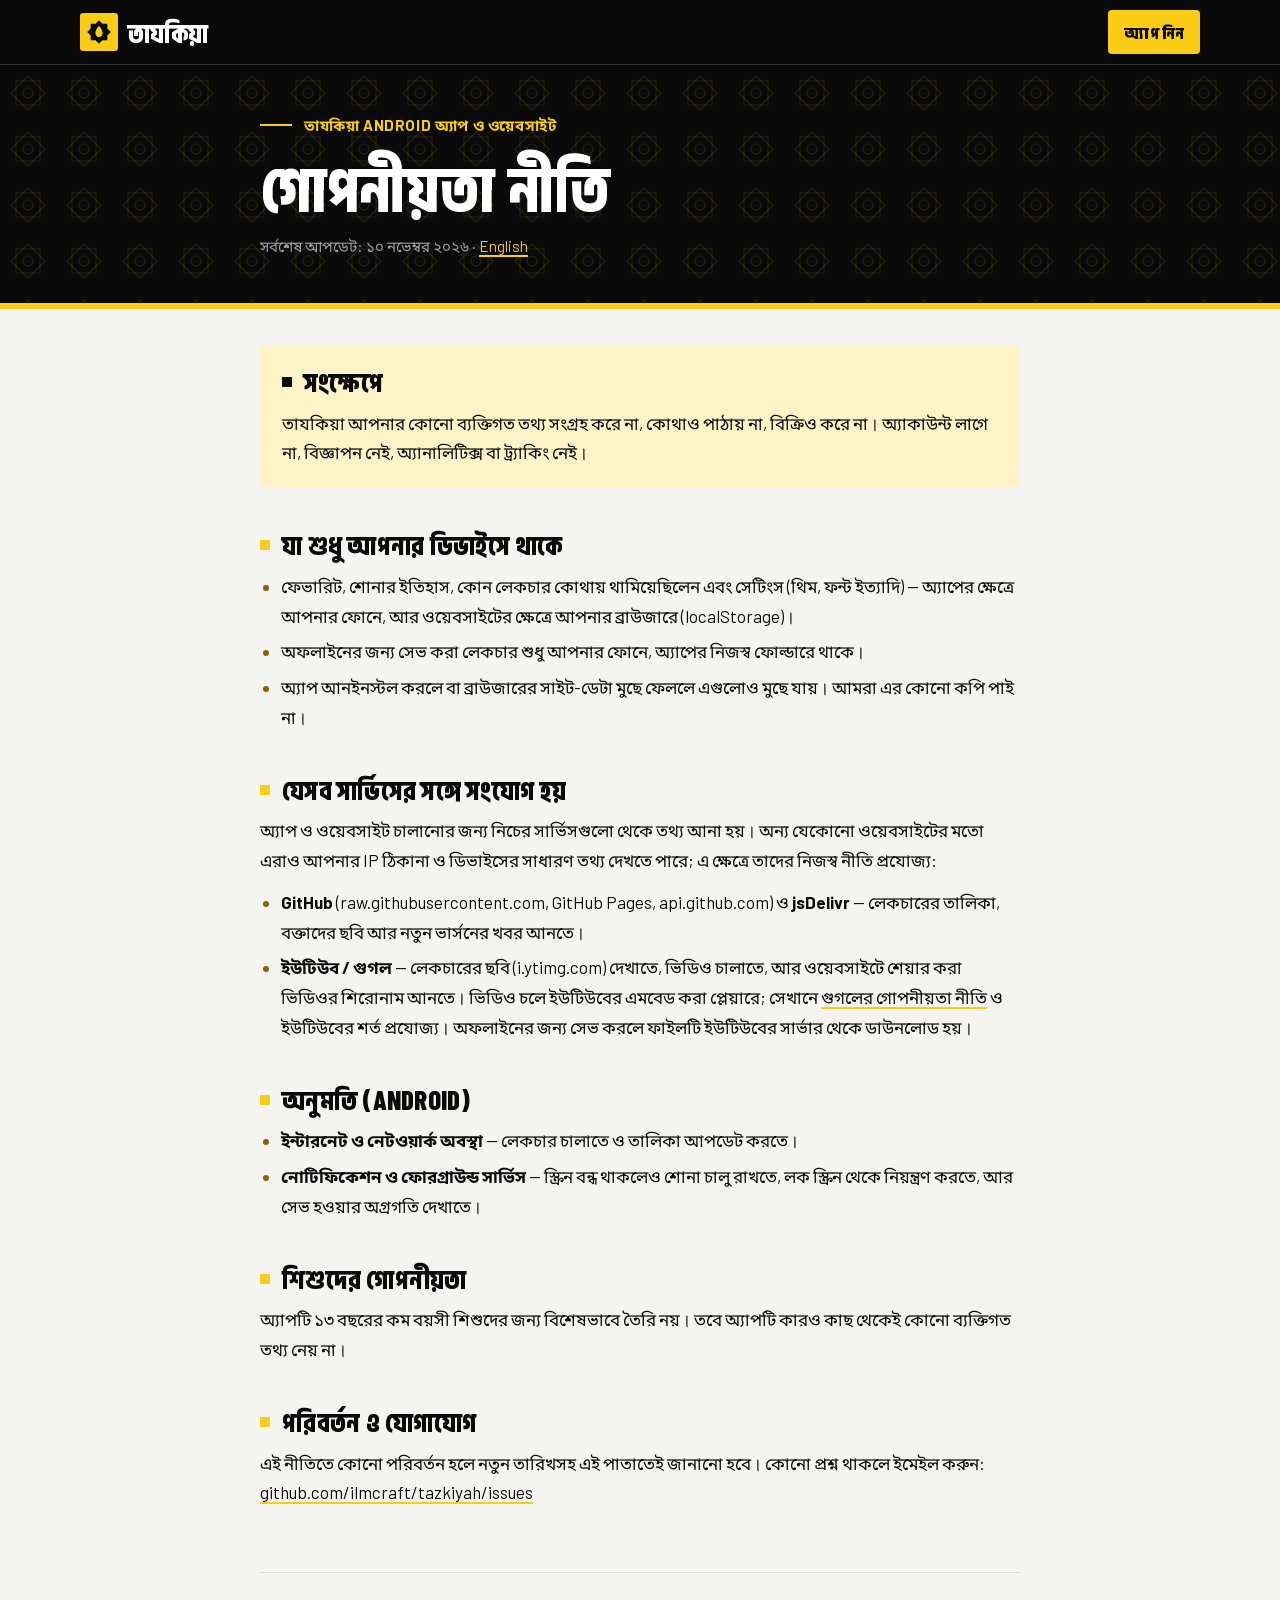
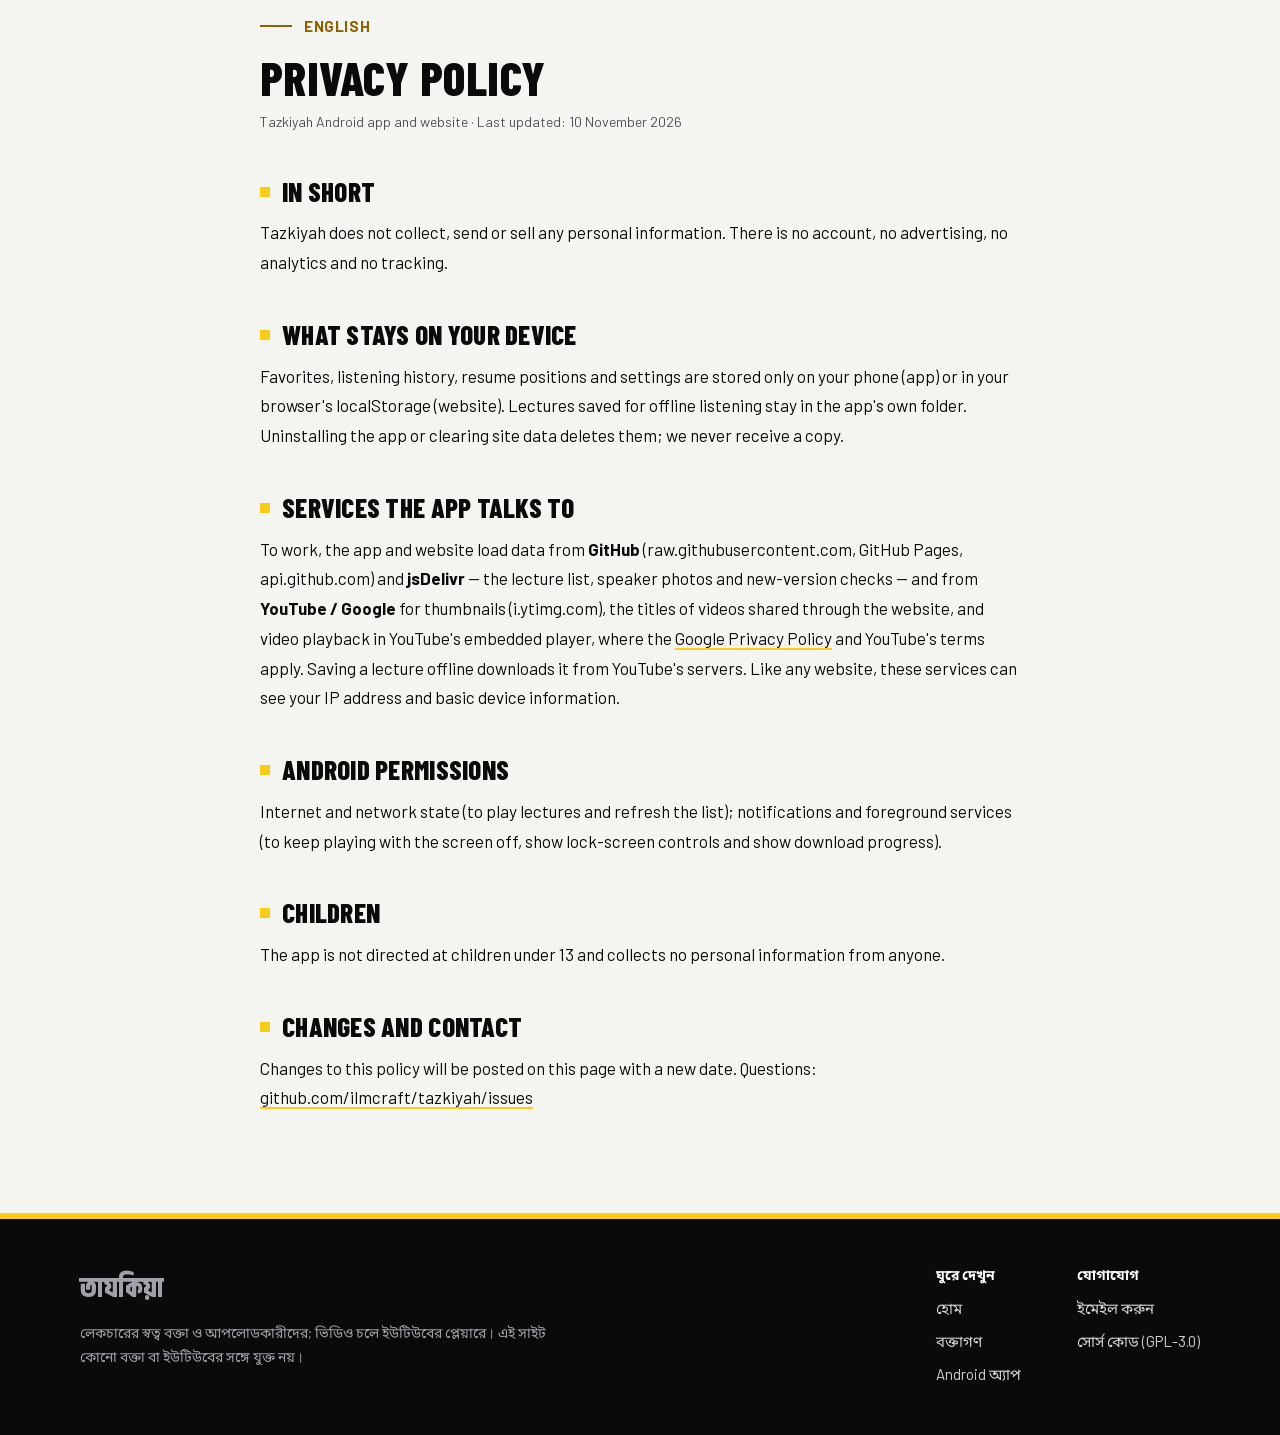
==== commit 169f1f80: "Share any YouTube video as a link that plays on the website New শেয়ার tab (#/share): paste a YouTub" ====
--- a/docs/privacy.html
+++ b/docs/privacy.html
@@ -50,7 +50,7 @@
   <div class="doc-wrap">
     <p class="eyebrow">তাযকিয়া Android অ্যাপ ও ওয়েবসাইট</p>
     <h1>গোপনীয়তা নীতি</h1>
-    <p class="meta">সর্বশেষ আপডেট: ৯ নভেম্বর ২০২৬ · <a href="#en" lang="en">English</a></p>
+    <p class="meta">সর্বশেষ আপডেট: ১০ নভেম্বর ২০২৬ · <a href="#en" lang="en">English</a></p>
   </div>
 </section>
 
@@ -71,7 +71,7 @@
   <p>অ্যাপ ও ওয়েবসাইট চালানোর জন্য নিচের সার্ভিসগুলো থেকে তথ্য আনা হয়। অন্য যেকোনো ওয়েবসাইটের মতো এরাও আপনার IP ঠিকানা ও ডিভাইসের সাধারণ তথ্য দেখতে পারে; এ ক্ষেত্রে তাদের নিজস্ব নীতি প্রযোজ্য:</p>
   <ul>
     <li><b>GitHub</b> (raw.githubusercontent.com, GitHub Pages, api.github.com) ও <b>jsDelivr</b> — লেকচারের তালিকা, বক্তাদের ছবি আর নতুন ভার্সনের খবর আনতে।</li>
-    <li><b>ইউটিউব / গুগল</b> — লেকচারের ছবি (i.ytimg.com) দেখাতে আর ভিডিও চালাতে। ভিডিও চলে ইউটিউবের এমবেড করা প্লেয়ারে; সেখানে <a href="https://policies.google.com/privacy">গুগলের গোপনীয়তা নীতি</a> ও ইউটিউবের শর্ত প্রযোজ্য। অফলাইনের জন্য সেভ করলে ফাইলটি ইউটিউবের সার্ভার থেকে ডাউনলোড হয়।</li>
+    <li><b>ইউটিউব / গুগল</b> — লেকচারের ছবি (i.ytimg.com) দেখাতে, ভিডিও চালাতে, আর ওয়েবসাইটে শেয়ার করা ভিডিওর শিরোনাম আনতে। ভিডিও চলে ইউটিউবের এমবেড করা প্লেয়ারে; সেখানে <a href="https://policies.google.com/privacy">গুগলের গোপনীয়তা নীতি</a> ও ইউটিউবের শর্ত প্রযোজ্য। অফলাইনের জন্য সেভ করলে ফাইলটি ইউটিউবের সার্ভার থেকে ডাউনলোড হয়।</li>
   </ul>
 
   <h2>অনুমতি (Android)</h2>
@@ -89,13 +89,13 @@
   <section class="en" id="en" lang="en">
     <p class="eyebrow">English</p>
     <h1>Privacy Policy</h1>
-    <p class="meta">Tazkiyah Android app and website · Last updated: 9 November 2026</p>
+    <p class="meta">Tazkiyah Android app and website · Last updated: 10 November 2026</p>
     <h2>In short</h2>
     <p>Tazkiyah does not collect, send or sell any personal information. There is no account, no advertising, no analytics and no tracking.</p>
     <h2>What stays on your device</h2>
     <p>Favorites, listening history, resume positions and settings are stored only on your phone (app) or in your browser's localStorage (website). Lectures saved for offline listening stay in the app's own folder. Uninstalling the app or clearing site data deletes them; we never receive a copy.</p>
     <h2>Services the app talks to</h2>
-    <p>To work, the app and website load data from <b>GitHub</b> (raw.githubusercontent.com, GitHub Pages, api.github.com) and <b>jsDelivr</b> — the lecture list, speaker photos and new-version checks — and from <b>YouTube / Google</b> for thumbnails (i.ytimg.com) and video playback in YouTube's embedded player, where the <a href="https://policies.google.com/privacy">Google Privacy Policy</a> and YouTube's terms apply. Saving a lecture offline downloads it from YouTube's servers. Like any website, these services can see your IP address and basic device information.</p>
+    <p>To work, the app and website load data from <b>GitHub</b> (raw.githubusercontent.com, GitHub Pages, api.github.com) and <b>jsDelivr</b> — the lecture list, speaker photos and new-version checks — and from <b>YouTube / Google</b> for thumbnails (i.ytimg.com), the titles of videos shared through the website, and video playback in YouTube's embedded player, where the <a href="https://policies.google.com/privacy">Google Privacy Policy</a> and YouTube's terms apply. Saving a lecture offline downloads it from YouTube's servers. Like any website, these services can see your IP address and basic device information.</p>
     <h2>Android permissions</h2>
     <p>Internet and network state (to play lectures and refresh the list); notifications and foreground services (to keep playing with the screen off, show lock-screen controls and show download progress).</p>
     <h2>Children</h2>
--- a/docs/assets/app.css
+++ b/docs/assets/app.css
@@ -556,6 +556,37 @@
 .search-box input:focus { outline: none; border-color: var(--text); box-shadow: 0 0 0 3px var(--accent); }
 .result-count { margin: 16px 0 6px; color: var(--muted); font-size: 14px; }
 
+/* ---------- share a YouTube video ---------- */
+.share-page { max-width: 860px; display: flex; flex-direction: column; gap: 16px; }
+.share-page .page-title { margin: 0; }
+.share-page .sec { margin-top: 32px; }
+.paste-row { display: flex; flex-wrap: wrap; gap: 10px; margin-top: 8px; }
+.paste-row .search-box { flex: 1 1 320px; margin: 0; }
+.paste-row .btn { min-height: 56px; }
+.share-card {
+  display: flex; flex-direction: column; gap: 14px; padding: 22px;
+  background: var(--surface); border: 1px solid var(--line); border-top: 4px solid var(--accent); border-radius: var(--radius);
+}
+.share-video { display: flex; align-items: center; gap: 14px; }
+.share-video-text { min-width: 0; display: flex; flex-direction: column; gap: 2px; }
+.share-video-text b { font-family: var(--font-head); font-weight: 700; font-size: 21px; line-height: 1.35; overflow-wrap: anywhere; }
+.share-video-text span { color: var(--muted); font-size: 14px; }
+.share-warn, .share-err { margin: 0; padding: 12px 16px; border-left: 4px solid var(--fav); border-radius: var(--radius); background: var(--surface-2); font-size: 15px; line-height: 1.7; }
+.link-label { display: flex; flex-wrap: wrap; justify-content: space-between; gap: 4px 12px; margin-bottom: -6px; }
+.link-label label { font-weight: 700; }
+.link-label span { color: var(--ochre); font-size: 14px; font-weight: 600; }
+.link-row { display: flex; flex-wrap: wrap; gap: 10px; }
+.link-field {
+  flex: 1 1 280px; min-width: 0; min-height: 52px; padding: 10px 14px; border: 2px solid var(--line-2); border-radius: var(--radius);
+  background: var(--bg); color: var(--text); font: inherit; font-size: 16px;
+}
+.link-field:focus { outline: none; border-color: var(--text); box-shadow: 0 0 0 3px var(--accent); }
+.link-row .btn { min-height: 52px; }
+.share-card .meta { margin: -6px 0 0; }
+@media (max-width: 520px) { .paste-row .btn, .link-row .btn { flex: 1 1 100%; } }
+.btn.copied { background: var(--primary); color: var(--on-primary); }
+.lecture .note { margin: 0; }
+
 /* ---------- app (download) page ---------- */
 .app-hero { display: flex; flex-wrap: wrap; gap: 48px; align-items: center; }
 .app-hero-text { flex: 1 1 440px; display: flex; flex-direction: column; gap: 20px; }
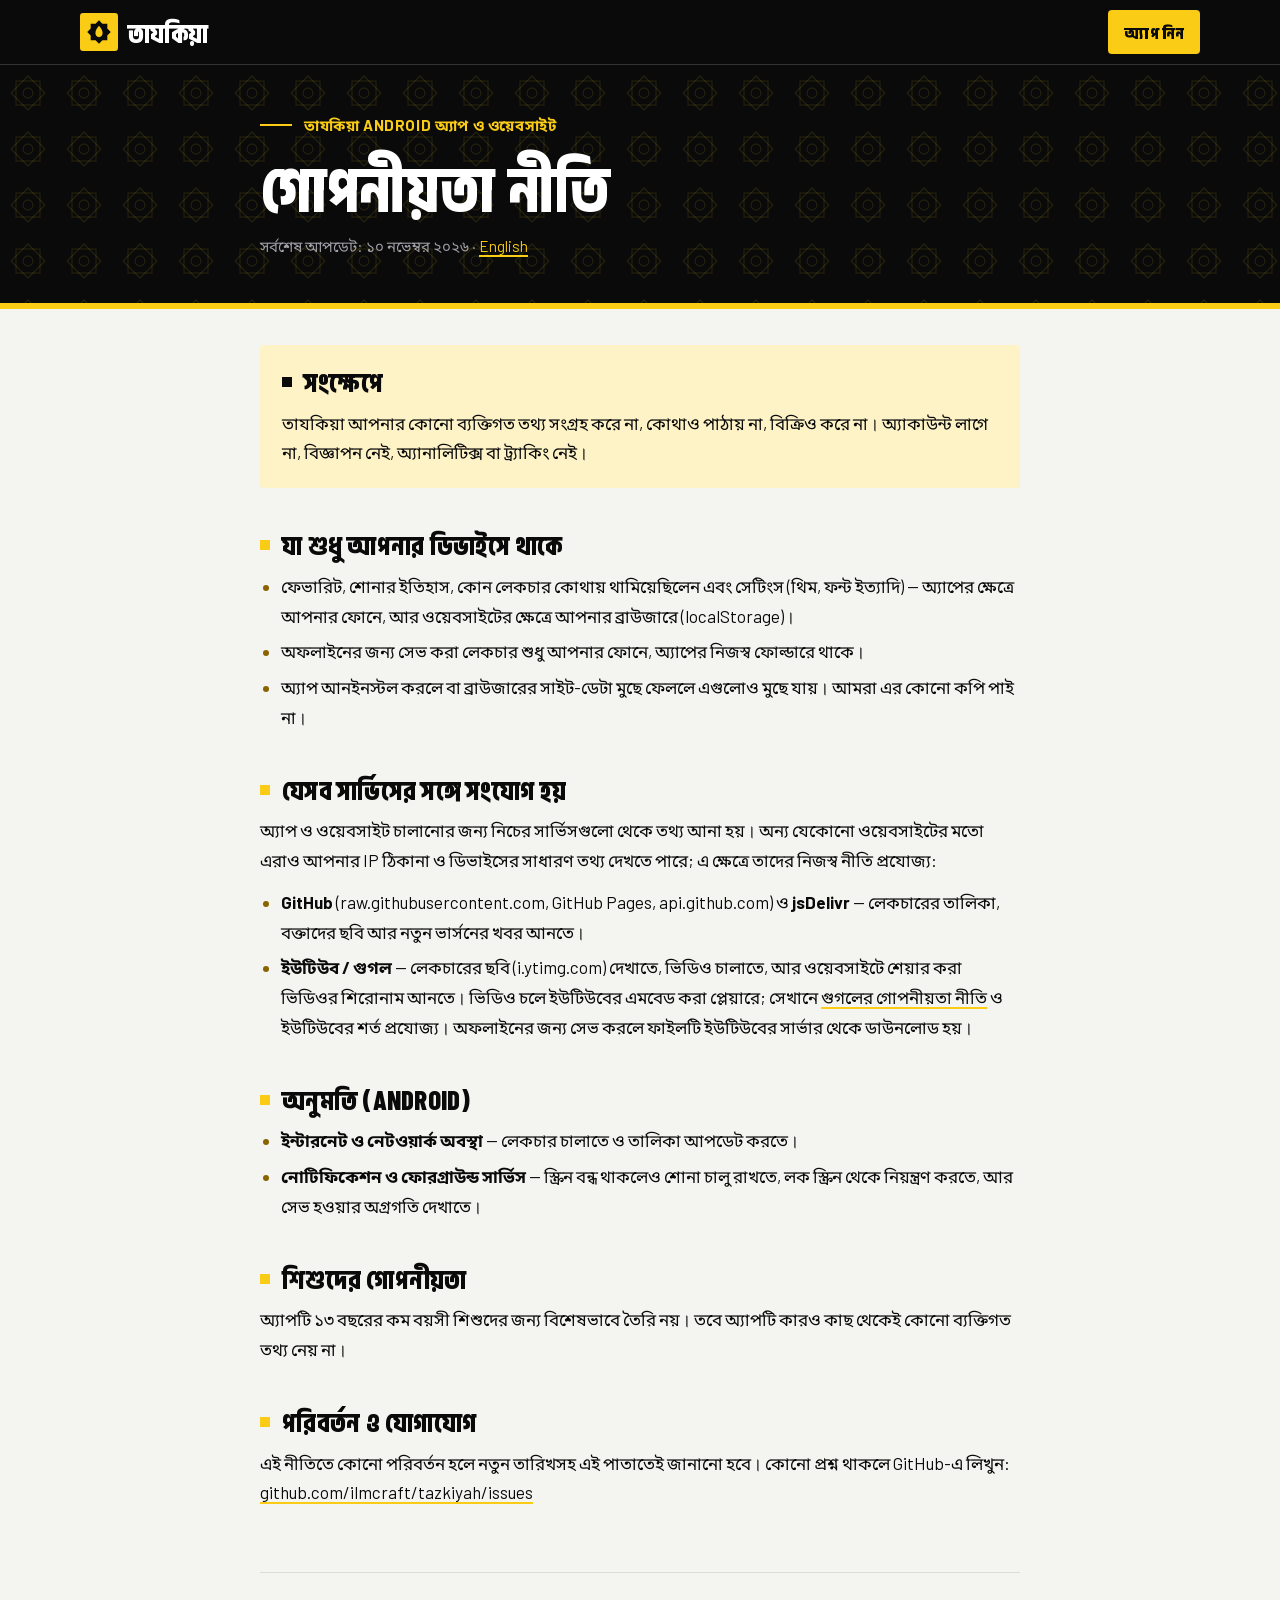
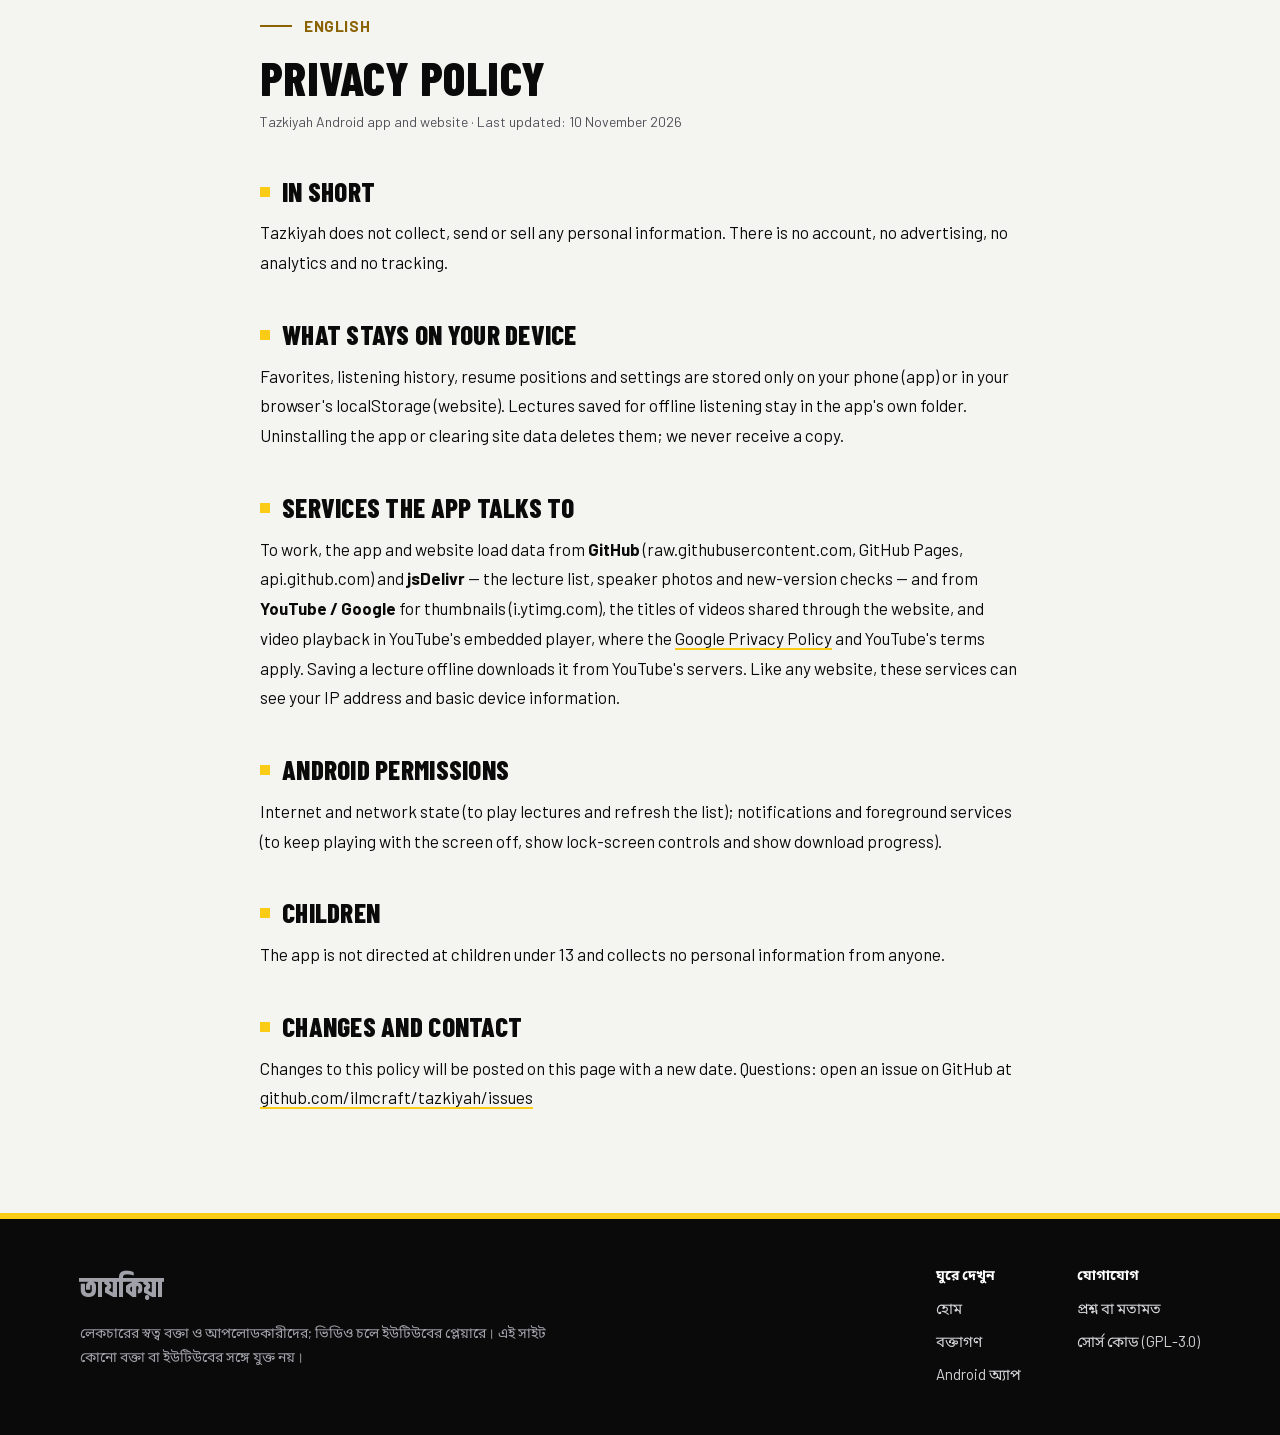
==== commit 87153806: "Replace the contact email with GitHub Issues and pin workflow actions The app's About screen, the we" ====
--- a/docs/privacy.html
+++ b/docs/privacy.html
@@ -84,7 +84,7 @@
   <p>অ্যাপটি ১৩ বছরের কম বয়সী শিশুদের জন্য বিশেষভাবে তৈরি নয়। তবে অ্যাপটি কারও কাছ থেকেই কোনো ব্যক্তিগত তথ্য নেয় না।</p>
 
   <h2>পরিবর্তন ও যোগাযোগ</h2>
-  <p>এই নীতিতে কোনো পরিবর্তন হলে নতুন তারিখসহ এই পাতাতেই জানানো হবে। কোনো প্রশ্ন থাকলে ইমেইল করুন: <a href="https://github.com/ilmcraft/tazkiyah/issues">github.com/ilmcraft/tazkiyah/issues</a></p>
+  <p>এই নীতিতে কোনো পরিবর্তন হলে নতুন তারিখসহ এই পাতাতেই জানানো হবে। কোনো প্রশ্ন থাকলে GitHub-এ লিখুন: <a href="https://github.com/ilmcraft/tazkiyah/issues">github.com/ilmcraft/tazkiyah/issues</a></p>
 
   <section class="en" id="en" lang="en">
     <p class="eyebrow">English</p>
@@ -101,7 +101,7 @@
     <h2>Children</h2>
     <p>The app is not directed at children under 13 and collects no personal information from anyone.</p>
     <h2>Changes and contact</h2>
-    <p>Changes to this policy will be posted on this page with a new date. Questions: <a href="https://github.com/ilmcraft/tazkiyah/issues">github.com/ilmcraft/tazkiyah/issues</a></p>
+    <p>Changes to this policy will be posted on this page with a new date. Questions: open an issue on GitHub at <a href="https://github.com/ilmcraft/tazkiyah/issues">github.com/ilmcraft/tazkiyah/issues</a></p>
   </section>
 </main>
 
@@ -120,7 +120,7 @@
       </div>
       <div>
         <p class="foot-h">যোগাযোগ</p>
-        <a href="https://github.com/ilmcraft/tazkiyah/issues">ইমেইল করুন</a>
+        <a href="https://github.com/ilmcraft/tazkiyah/issues">প্রশ্ন বা মতামত</a>
         <a href="https://github.com/ilmcraft/tazkiyah">সোর্স কোড (GPL-3.0)</a>
       </div>
     </nav>
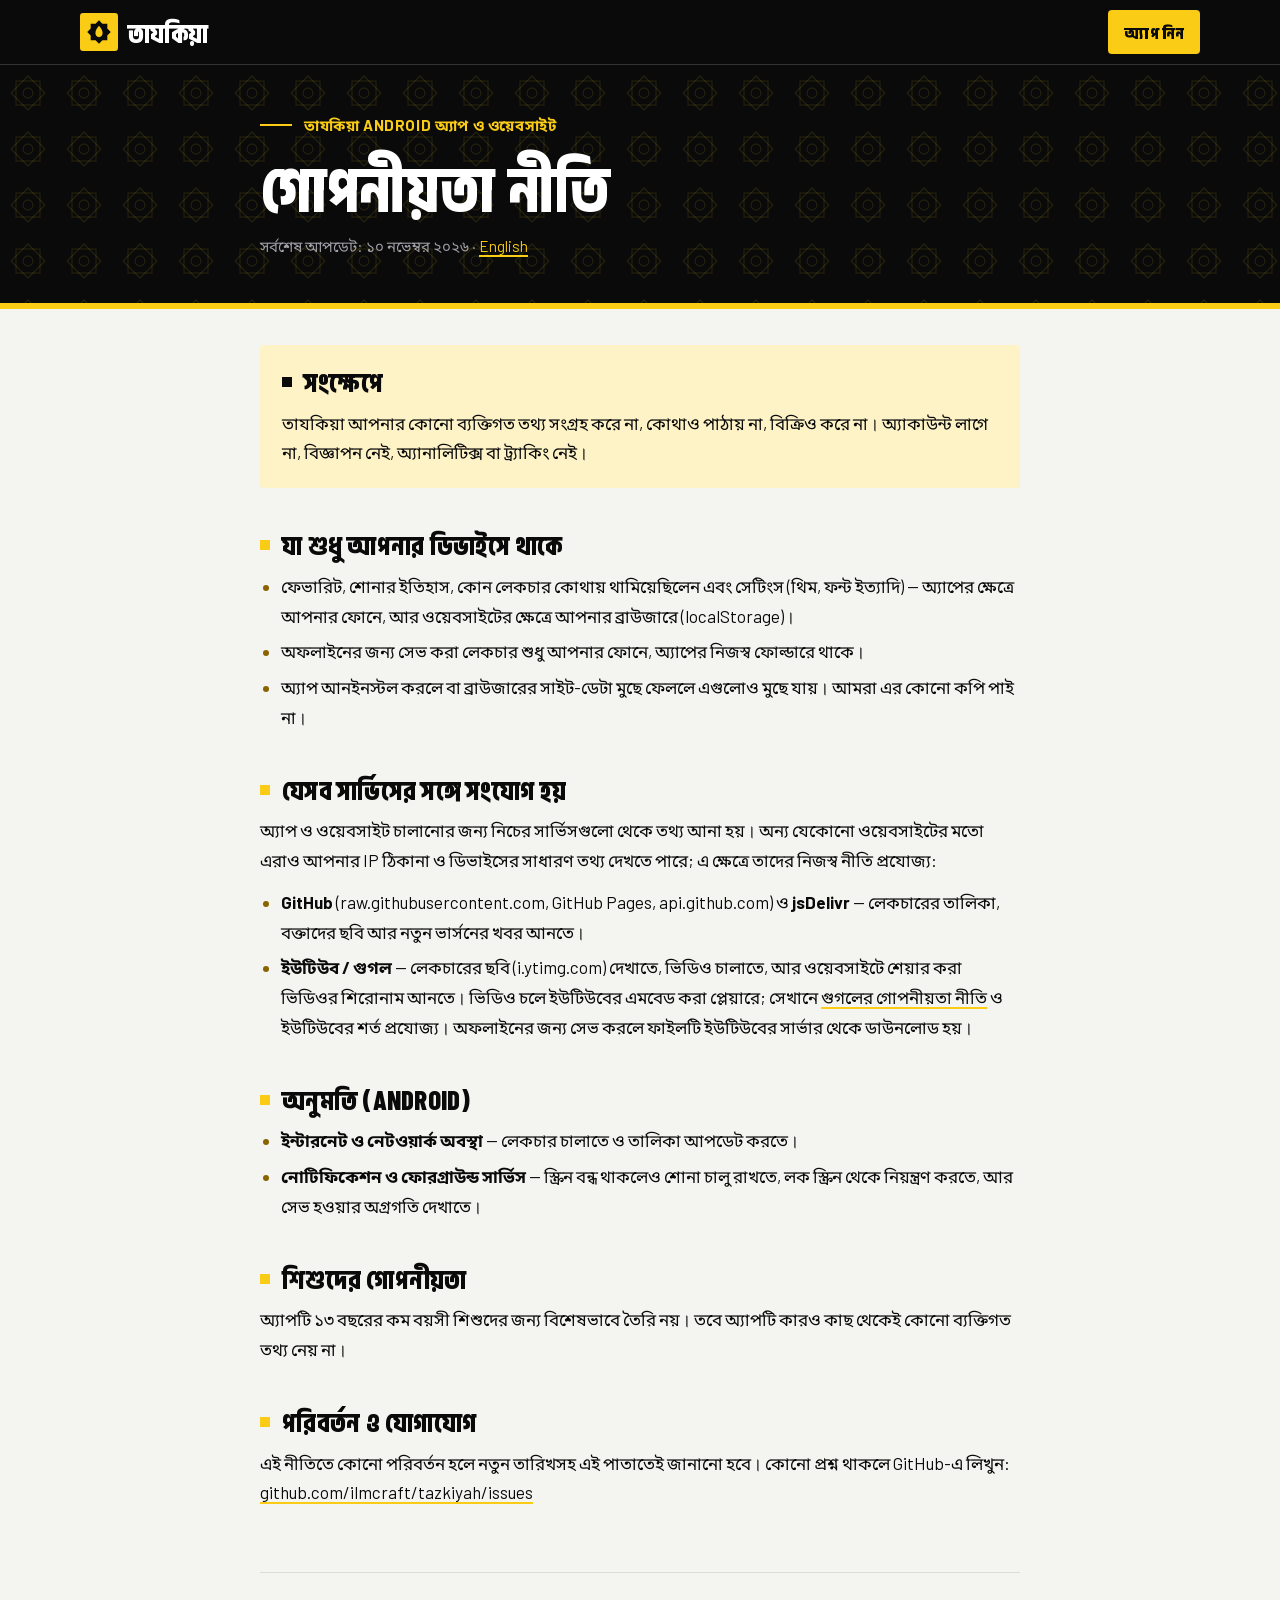
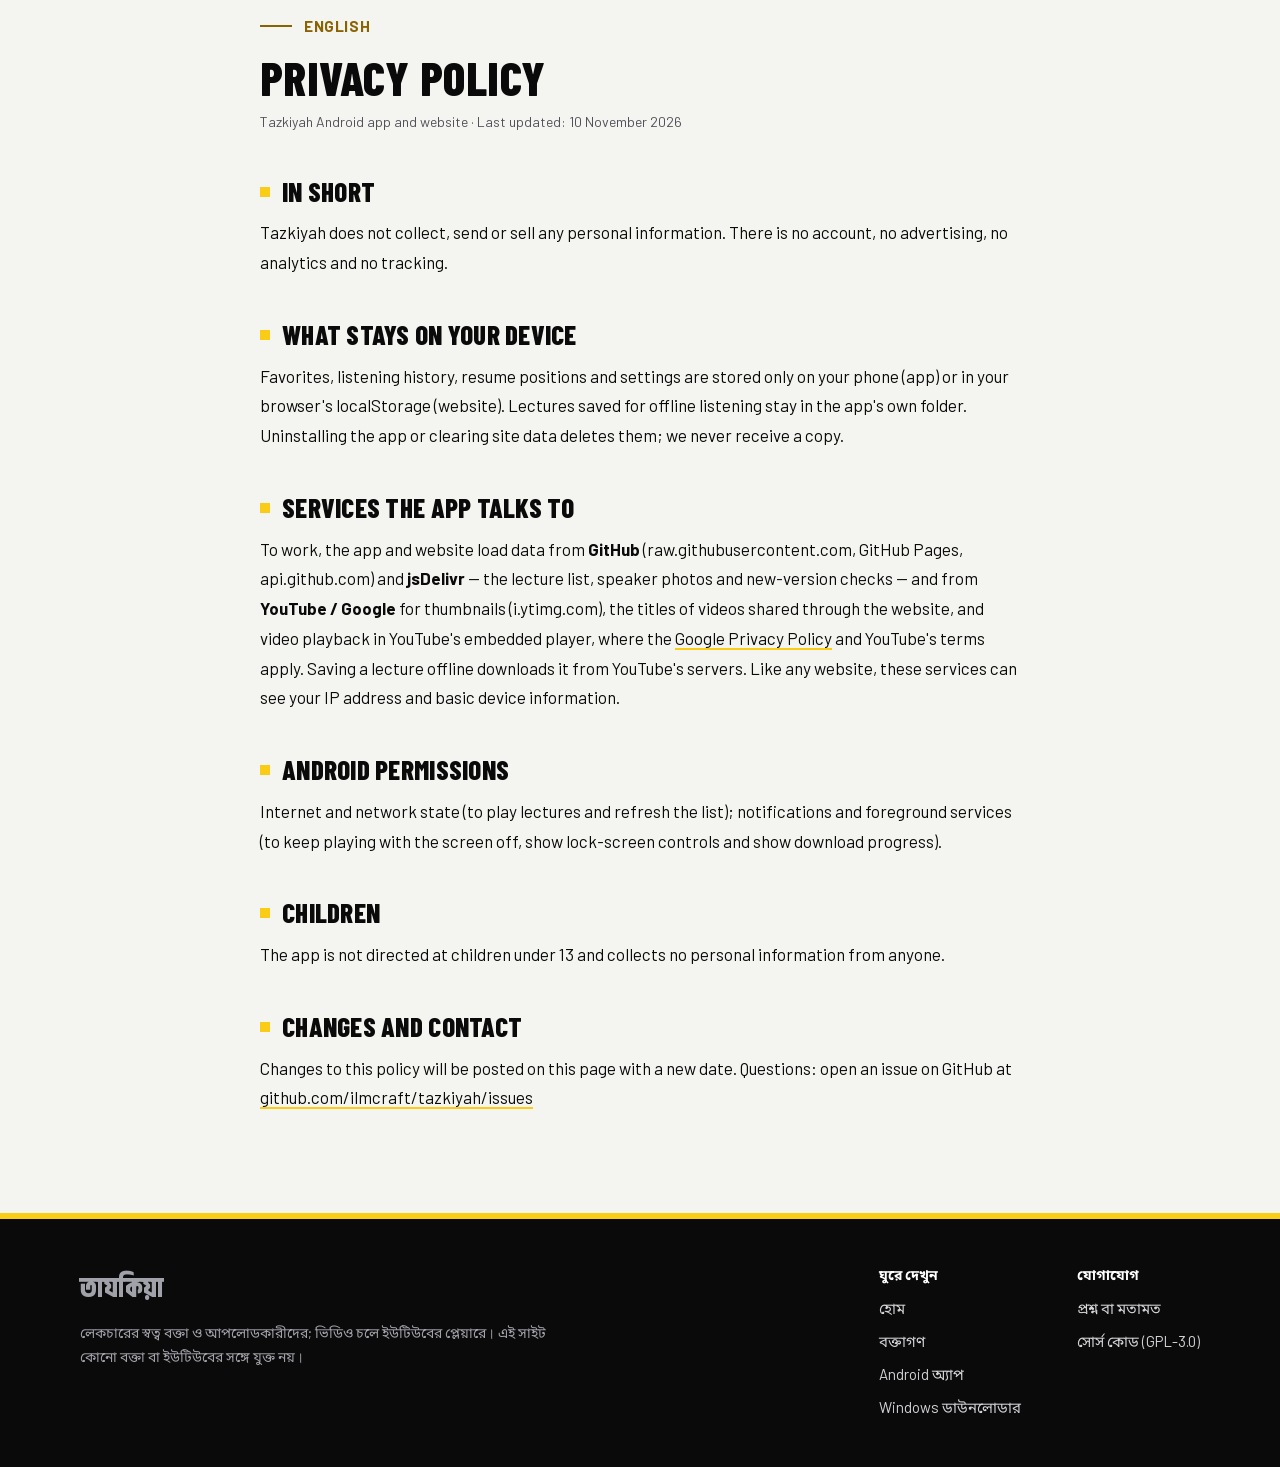
==== commit 7fdc1515: "Website: add Windows downloader page with install guide and screenshots New docs/downloader.html: do" ====
--- a/docs/privacy.html
+++ b/docs/privacy.html
@@ -117,6 +117,7 @@
         <a href="./">হোম</a>
         <a href="./#/speakers">বক্তাগণ</a>
         <a href="./#/app">Android অ্যাপ</a>
+        <a href="downloader.html">Windows ডাউনলোডার</a>
       </div>
       <div>
         <p class="foot-h">যোগাযোগ</p>
